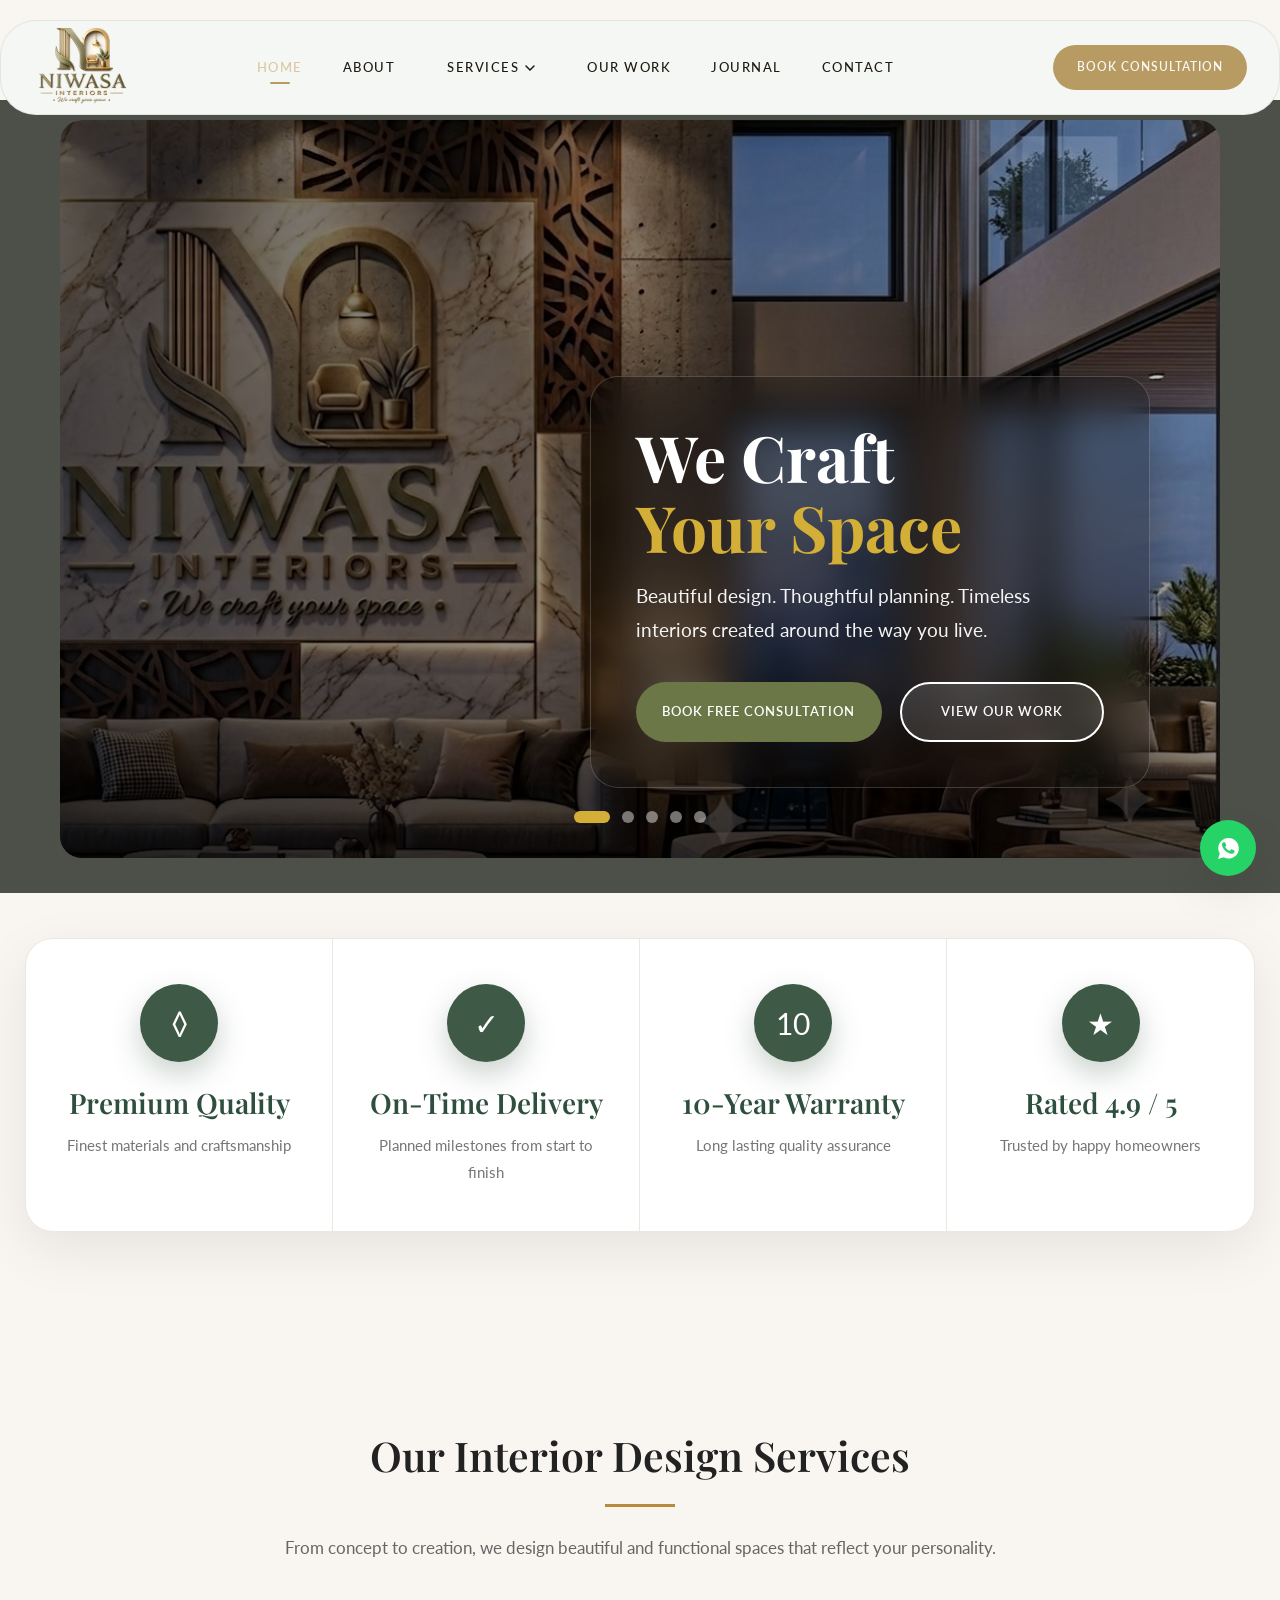
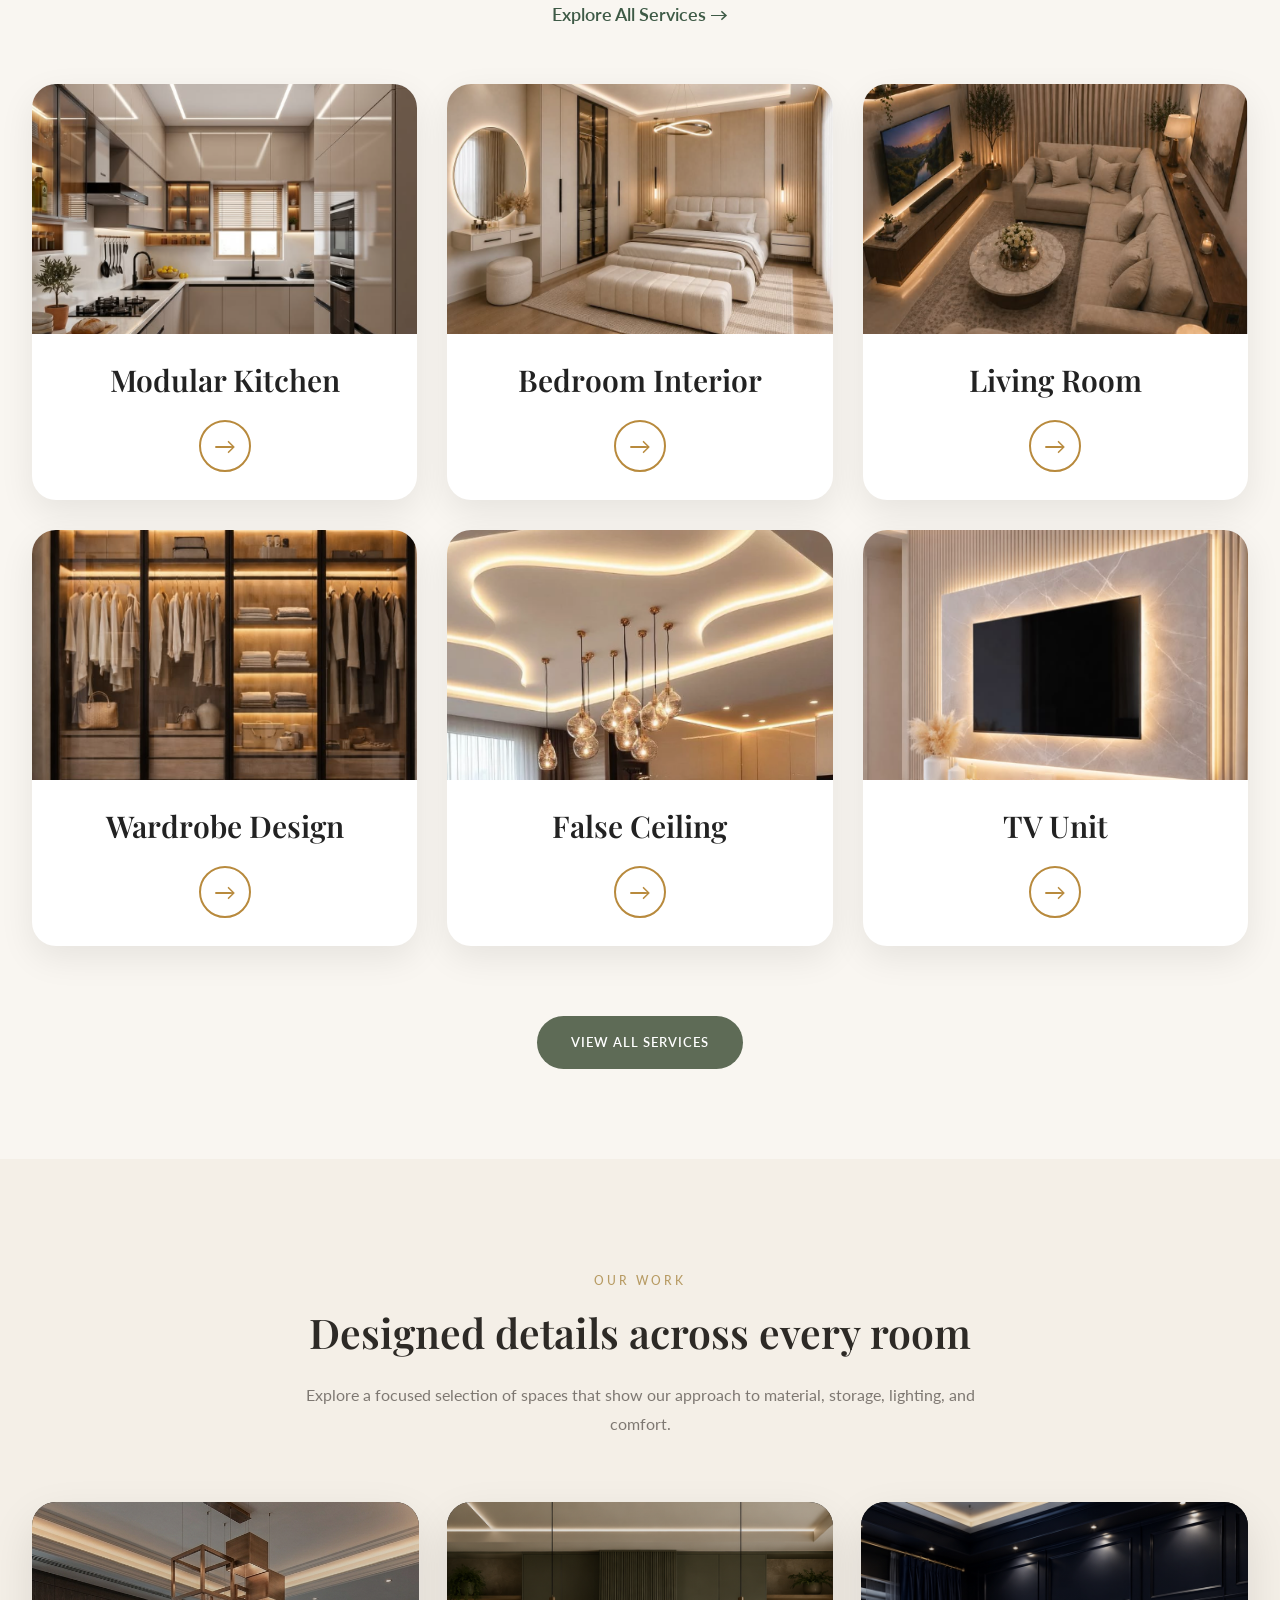
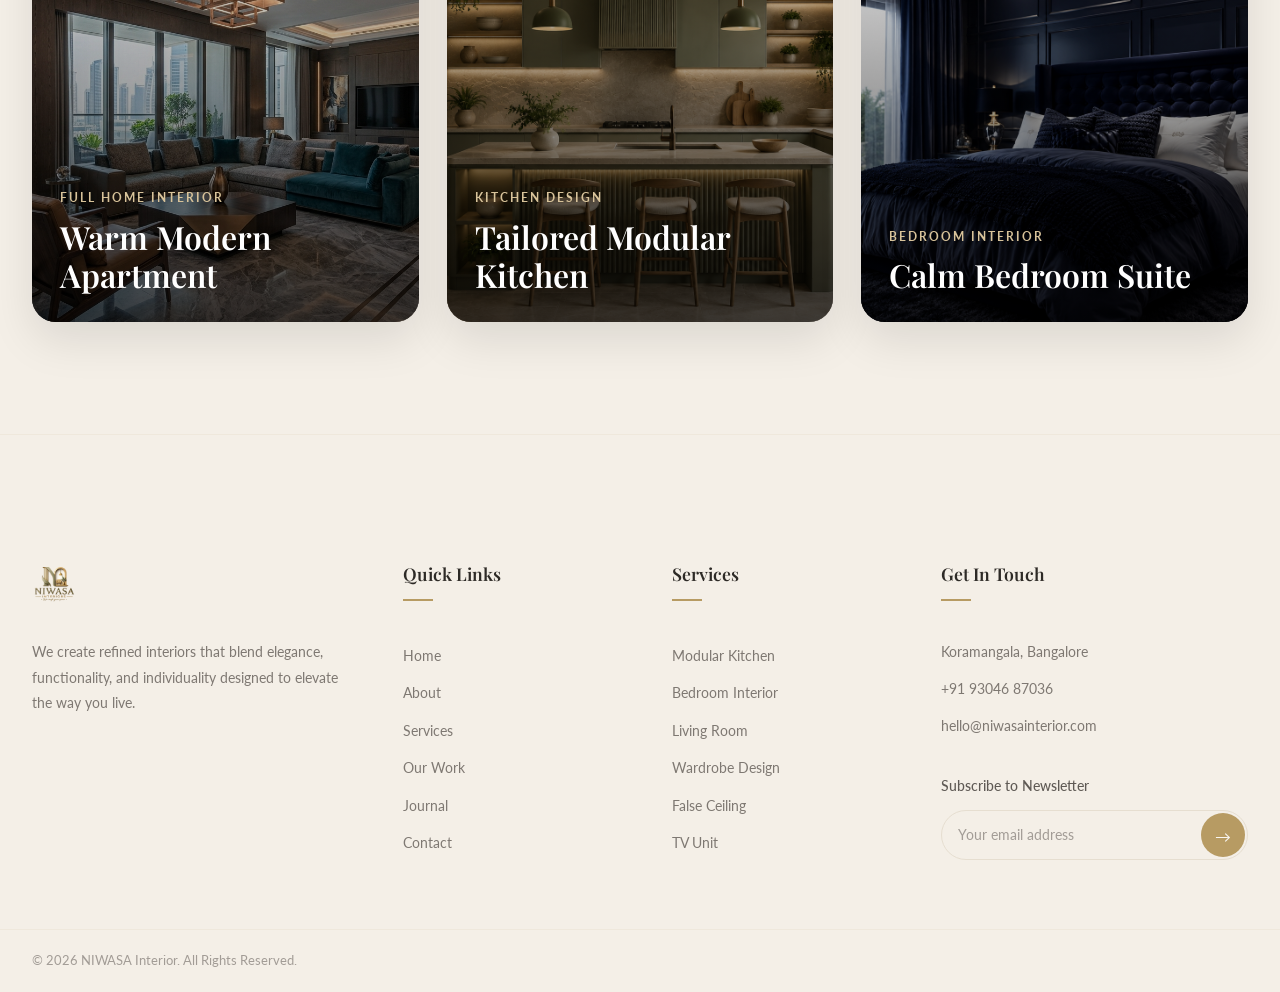
==== index.html @ 1d623440 "Initial commit" ====
<!DOCTYPE html>
<html lang="en">
<head>
  <meta charset="UTF-8">
  <meta name="viewport" content="width=device-width, initial-scale=1.0">
  <title>NIWASA Interior | Premium Interior Design Studio</title>
  <meta name="description" content="Premium interior design studio crafting timeless homes with elegance, functionality, and individuality.">
  <link rel="preconnect" href="https://fonts.googleapis.com">
  <link rel="preconnect" href="https://fonts.gstatic.com" crossorigin>
  <link href="https://fonts.googleapis.com/css2?family=Playfair+Display:wght@400;500;600;700&family=Lato:wght@300;400;700;900&display=swap" rel="stylesheet">
  <link rel="stylesheet" href="static/css/core/site.css">
  <link rel="stylesheet" href="static/css/pages/home.css">
</head>
<body>
  <main class="main-content">
    <section class="hero-slider">
      <div class="slider">
        <div class="slide active"><img src="static/images/hero/hero1.jpg.png" alt="Luxury modular kitchen"></div>
        <div class="slide"><img src="static/images/hero/hero2.jpg" alt="Luxury bedroom"></div>
        <div class="slide"><img src="static/images/hero/hero3.jpg" alt="Luxury living room"></div>
        <div class="slide"><img src="static/images/hero/hero4.jpg" alt="Luxury wardrobe"></div>
        <div class="slide"><img src="static/images/hero/hero5.jpg" alt="Luxury dining room"></div>
        <div class="hero-overlay"></div>
        <div class="home-hero-content">
          <div class="home-hero-card">
            <h1>We Craft <br><span>Your Space</span></h1>
            <p>Beautiful design. Thoughtful planning. Timeless interiors created around the way you live.</p>
            <div class="home-hero-buttons">
              <a href="contact.html#consultation" class="btn btn-primary">Book Free Consultation</a>
              <a href="our-work.html" class="btn btn-outline">View Our Work</a>
            </div>
          </div>
        </div>
        <div class="hero-gradient"></div>
        <div class="slider-dots"><span class="dot active"></span><span class="dot"></span><span class="dot"></span><span class="dot"></span><span class="dot"></span></div>
      </div>
    </section>

    <section class="feature-strip" data-aos="fade-up">
      <div class="feature-card">
        <div class="feature-item"><div class="feature-icon">&loz;</div><h3>Premium Quality</h3><p>Finest materials and craftsmanship</p></div>
        <div class="feature-item"><div class="feature-icon">&#10003;</div><h3>On-Time Delivery</h3><p>Planned milestones from start to finish</p></div>
        <div class="feature-item"><div class="feature-icon">10</div><h3>10-Year Warranty</h3><p>Long lasting quality assurance</p></div>
        <div class="feature-item"><div class="feature-icon">&#9733;</div><h3>Rated 4.9 / 5</h3><p>Trusted by happy homeowners</p></div>
      </div>
    </section>

    <section id="services" class="services-section" data-aos="fade-up">
      <div class="container services-container">
        <div class="services-left">
          <h2>Our Interior Design Services</h2>
          <div class="gold-line"></div>
          <p>From concept to creation, we design beautiful and functional spaces that reflect your personality.</p>
          <a href="services.html" class="explore-link">Explore All Services &rarr;</a>
        </div>
        <div class="services-grid" data-home-services></div>
      </div>
      <div class="services-button"><a href="services.html" class="btn btn-primary">View All Services</a></div>
    </section>

    <section class="home-work section" data-aos="fade-up">
      <div class="container">
        <div class="section-header">
          <span class="section-label">OUR WORK</span>
          <h2 class="section-title">Designed details across every room</h2>
          <p class="section-subtitle">Explore a focused selection of spaces that show our approach to material, storage, lighting, and comfort.</p>
        </div>
        <div class="work-preview-grid" data-work-preview></div>
      </div>
    </section>
  </main>
  <script src="static/js/core/site-data.js" defer></script>
  <script src="static/js/core/layout.js" defer></script>
  <script src="static/js/core/main.js" defer></script>
  <script src="static/js/pages/home.js" defer></script>
</body>
</html>
---- static/css/core/site.css ----
@import url('https://fonts.googleapis.com/css2?family=Playfair+Display:wght@400;500;600;700&family=Lato:wght@300;400;700;900&display=swap');

/*
=================================================================
NIWASA Interior - Master Stylesheet
=================================================================
Premium Interior Design Studio
Luxury | Glassmorphism | Dark Theme | Gold Accents
=================================================================
*/

/* ============================================================
   CSS CUSTOM PROPERTIES (Design Tokens)
   ============================================================ */
:root{

    /* ===========================
       NIWASA Brand Palette
    ============================ */

    --primary:#5E6B56;
    --primary-light:#74846C;
    --primary-dark:#46503F;

    --secondary:#B79B63;
    --secondary-light:#D8C39A;
    --secondary-dark:#9B824C;

    --accent:#E8D8BB;
    --gold:#B79B63;
    --gold-light:#D8C39A;
    --gold-dark:#9B824C;
    --gold-muted:rgba(183,155,99,.12);
    --gold-shimmer:#E8D8BB;

    /* ===========================
       Backgrounds
    ============================ */

    --bg-primary:#F9F6F1;
    --bg-secondary:#F4EFE7;
    --bg-tertiary:#EEE7DB;

    --bg-card:#FFFFFF;
    --bg-card-hover:#FCFAF6;
    --bg-elevated:#FFFFFF;

    /* ===========================
       Glass
    ============================ */

    --glass-bg:rgba(255,255,255,.72);
    --glass-bg-light:rgba(255,255,255,.55);

    --glass-border:rgba(94,107,86,.12);
    --glass-border-hover:rgba(94,107,86,.25);

    /* ===========================
       Typography
    ============================ */

    --text-primary:#2D2A26;
    --text-secondary:#5F5A55;
    --text-tertiary:#7E7872;
    --text-muted:#A29C96;

    --text-gold:#B79B63;

    /* ===========================
       Extra Colors
    ============================ */

    --cream:#FFFDF8;
    --cream-dark:#F5F0E8;
    --warm-white:#FFFFFF;

    /* ===========================
       Borders
    ============================ */

    --border-subtle:#EFE8DC;
    --border-light:#E6DED0;
    --border-gold:#D8C39A;

    /* ===========================
       Shadows
    ============================ */

    --shadow-sm:0 3px 8px rgba(0,0,0,.04);

    --shadow-md:0 8px 24px rgba(0,0,0,.06);

    --shadow-lg:0 20px 50px rgba(0,0,0,.08);

    --shadow-xl:0 35px 80px rgba(0,0,0,.10);

    --shadow-gold:0 15px 35px rgba(183,155,99,.15);

    --shadow-gold-lg:0 20px 50px rgba(183,155,99,.18);

    /* Typography */

    --font-heading:'Playfair Display',serif;
    --font-body:'Lato',sans-serif;
    --font-accent:'Playfair Display',serif;

    /* Font Sizes */

    --fs-hero:clamp(3.5rem,7vw,6rem);

    --fs-h1:clamp(2.15rem,4vw,3.9rem);

    --fs-h2:clamp(1.85rem,3.2vw,3rem);

    --fs-h3:clamp(1.5rem,3vw,2.2rem);

    --fs-h4:clamp(1.2rem,2vw,1.6rem);

    --fs-body:1rem;

    --fs-small:.9rem;

    --fs-label:.75rem;

    /* Spacing */

    --space-xs:.5rem;
    --space-sm:1rem;
    --space-md:1.5rem;
    --space-lg:2.5rem;
    --space-xl:4rem;
    --space-2xl:6rem;
    --space-3xl:8rem;

    --section-padding:7rem;

    /* Radius */

    --radius-sm:8px;
    --radius-md:14px;
    --radius-lg:18px;
    --radius-xl:26px;
    --radius-2xl:36px;
    --radius-full:999px;

    /* Transition */

    --transition-fast:.2s ease;

    --transition-base:.3s ease;

    --transition-smooth:.45s ease;

    --transition-slow:.8s ease;

    --transition-spring:.5s cubic-bezier(.34,1.56,.64,1);

    /* Z */

    --z-base:1;
    --z-preloader:1000;
    --z-dropdown:100;
    --z-sticky:200;
    --z-overlay:300;
    --z-modal:400;
    --z-floating:500;

    --container-max:1380px;

    --container-padding:2rem;

}


/* ============================================================
   RESET & BASE
   ============================================================ */
*,
*::before,
*::after {
    margin: 0;
    padding: 0;
    box-sizing: border-box;
}

html {
    scroll-behavior: smooth;
    -webkit-text-size-adjust: 100%;
    scrollbar-width: thin;
    scrollbar-color: var(--gold-dark) var(--bg-secondary);
}

/* Custom Scrollbar */
html::-webkit-scrollbar {
    width: 8px;
}

html::-webkit-scrollbar-track {
    background: var(--bg-secondary);
}

html::-webkit-scrollbar-thumb {
    background: var(--gold-dark);
    border-radius: var(--radius-full);
}

html::-webkit-scrollbar-thumb:hover {
    background: var(--gold);
}

body {
    font-family: var(--font-body);
    font-size: var(--fs-body);
    line-height: 1.7;
    color: var(--text-secondary);
    background-color: var(--bg-primary);
    overflow-x: hidden;
    -webkit-font-smoothing: antialiased;
    -moz-osx-font-smoothing: grayscale;
}

a {
    text-decoration: none;
    color: inherit;
    transition: color var(--transition-base);
}

img {
    max-width: 100%;
    height: auto;
    display: block;
}

ul, ol {
    list-style: none;
}

button {
    cursor: pointer;
    border: none;
    background: none;
    font-family: inherit;
    font-size: inherit;
    color: inherit;
}

input, textarea, select {
    font-family: inherit;
    font-size: inherit;
    outline: none;
    border: none;
    background: none;
}

::selection {
    background: var(--gold);
    color: var(--bg-primary);
}


/* ============================================================
   UTILITY CLASSES
   ============================================================ */
.container {
    width: 100%;
    max-width: var(--container-max);
    margin: 0 auto;
    padding: 0 var(--container-padding);
}

.section {
    padding: var(--section-padding) 0;
    position: relative;
}

.section-dark {
    background-color: var(--bg-secondary);
}

.section-darker {
    background-color: var(--bg-primary);
}

/* Section Header */
.section-header {
    text-align: center;
    margin-bottom: var(--space-xl);
    max-width: 700px;
    margin-left: auto;
    margin-right: auto;
}

.section-label {
    font-family: var(--font-body);
    font-size: var(--fs-label);
    font-weight: 500;
    letter-spacing: 3px;
    text-transform: uppercase;
    color: var(--gold);
    margin-bottom: var(--space-sm);
    display: block;
}

.section-title {
    font-family: var(--font-heading);
    font-size: var(--fs-h2);
    font-weight: 600;
    color: var(--text-primary);
    line-height: 1.2;
    margin-bottom: var(--space-md);
}

.section-title em,
.section-title i {
    font-style: italic;
    color: var(--gold);
}

.section-subtitle {
    font-size: var(--fs-body);
    color: var(--text-tertiary);
    line-height: 1.8;
}

.section-divider {
    width: 50px;
    height: 2px;
    background: var(--gold);
    margin: var(--space-md) auto;
}

/* Text Utilities */
.text-gold { color: var(--gold); }
.text-white { color: var(--text-primary); }
.text-center { text-align: center; }
.text-left { text-align: left; }

/* Heading Styles */
h1, h2, h3, h4, h5, h6 {
    font-family: var(--font-heading);
    font-weight: 600;
    color: var(--text-primary);
    line-height: 1.2;
}


/* ============================================================
   PRELOADER
   ============================================================ */
.preloader {
    position: fixed;
    top: 0;
    left: 0;
    width: 100%;
    height: 100%;
    background: var(--bg-primary);
    display: flex;
    align-items: center;
    justify-content: center;
    z-index: var(--z-preloader);
    transition: opacity 0.6s ease, visibility 0.6s ease;
}

.preloader.hidden {
    opacity: 0;
    visibility: hidden;
    pointer-events: none;
}

.preloader-inner {
    text-align: center;
}

.preloader-logo {
    margin-bottom: 22px;
    animation: preloaderPulse 2s ease-in-out infinite;
}

.preloader-logo img {
    height: 60px;
    width: auto;
    filter: brightness(1.1);
}

.preloader-bar {
    width: 42px;
    height: 42px;
    background: transparent;
    border: 3px solid var(--border-light);
    border-top-color: var(--gold);
    border-radius: 50%;
    margin: 0 auto;
    animation: preloaderSpin .9s linear infinite;
}

.preloader-bar-inner {
    display: none;
}

@keyframes preloaderPulse {
    0%, 100% { opacity: 1; transform: scale(1); }
    50% { opacity: 0.7; transform: scale(0.97); }
}

@keyframes preloaderBar {
    0% { width: 0; margin-left: 0; }
    50% { width: 70%; margin-left: 15%; }
    100% { width: 0; margin-left: 100%; }
}


/* ============================================================
   NAVBAR
   ============================================================ */
.navbar {
    position: fixed;
    top: 0;
    left: 0;
    width: 100%;
    z-index: var(--z-sticky);
    padding: 20px 0;
    transition: all var(--transition-smooth);
}

.navbar.scrolled {
    padding: 12px 0;
}

.navbar-container {
    max-width: var(--container-max);
    margin: 0 auto;
    padding: 0 var(--container-padding);
    display: flex;
    align-items: center;
    justify-content: space-between;
    background: #f5f7f4;
    backdrop-filter: blur(20px);
    -webkit-backdrop-filter: blur(20px);
    border: 1px solid var(--glass-border);
    border-radius: var(--radius-2xl);
    padding: 14px 32px;
    transition: all var(--transition-smooth);
}

.navbar.scrolled .navbar-container {
     background: #F4EFE7;
    border-color: var(--border-light);
    box-shadow: var(--shadow-lg);
    padding: 10px 28px;
}

/* Logo */



.logo-img {
    height: 42px;          /* Keep the original height */
    width: auto;
    transition: all 0.3s ease;
    transform: scale(1.5); /* Makes it look 50% larger */
    transform-origin: left center;
}

.navbar.scrolled .logo-img {
    height: 42px;
    transform: scale(1.6);
}


.logo-img {
    height: 65px;      /* Increased from 42px */
    width: auto;
    transition: all var(--transition-base);
}


.navbar.scrolled .logo-img {
    height: 58px;
}

/* Nav Links */
.navbar-menu {
    display: flex;
    align-items: center;
    gap: 8px;
}

.nav-link {
    font-family: var(--font-body);
    font-size: 0.8rem;
    font-weight: 500;
    letter-spacing: 1.5px;
    text-transform: uppercase;
    color:  #1f1b14; 
    padding: 8px 16px;
    border-radius: var(--radius-sm);
    transition: all var(--transition-base);
    position: relative;
    display: flex;
    align-items: center;
    gap: 4px;
}

.nav-link:hover,
.nav-link.active {
    color:  #DCC7A1; 
}

.nav-link.active::after {
    content: '';
    position: absolute;
    bottom: 2px;
    left: 50%;
    transform: translateX(-50%);
    width: 20px;
    height: 2px;
    background: var(--gold);
    border-radius: var(--radius-full);
}

/* Dropdown */
.nav-dropdown {
    position: relative;
    margin: 0 12px;
}

.dropdown-arrow {
    transition: transform var(--transition-base);
    margin-left: 2px;
}

.nav-dropdown:hover .dropdown-arrow {
    transform: rotate(180deg);
}

.dropdown-menu {
    position: absolute;
    top: calc(100% + 18px);
    left: 50%;
    transform: translateX(-50%) translateY(8px);
    width: min(820px, 82vw);
    background: #fff;
    backdrop-filter: blur(20px);
    -webkit-backdrop-filter: blur(20px);
    border: 1px solid var(--border-light);
    border-radius: 18px;
    padding: 18px;
    display: grid;
    grid-template-columns: repeat(3, minmax(0, 1fr));
    gap: 10px;
    opacity: 0;
    visibility: hidden;
    transition: all var(--transition-base);
    box-shadow: 0 24px 70px rgba(45, 42, 38, .14);
    z-index: 999;
}

@keyframes preloaderSpin {
    to { transform: rotate(360deg); }
}

.nav-dropdown:hover .dropdown-menu {
    opacity: 1;
    visibility: visible;
    transform: translateX(-50%) translateY(0);
}

.dropdown-item {
    display: flex;
    align-items: center;
    min-height: 54px;
    padding: 13px 15px;
    font-size: 0.85rem;
    font-weight: 600;
    color: var(--text-primary);
    background: var(--cream);
    border: 1px solid var(--border-subtle);
    border-radius: 12px;
    transition: all var(--transition-base);
}

.dropdown-item:hover {
    background: var(--primary);
    border-color: var(--primary);
    color: #fff;
    transform: translateY(-2px);
}

/* CTA Button */
.navbar-cta {
    display: flex;
    align-items: center;
    gap: 10px;
    background: var(--gold);
    color: var(--bg-primary);
    font-size: 0.75rem;
    font-weight: 600;
    letter-spacing: 1px;
    text-transform: uppercase;
    padding: 12px 24px;
    border-radius: var(--radius-full);
    transition: all var(--transition-base);
    flex-shrink: 0;
}

.navbar-cta:hover {
    background: var(--gold-light);
    transform: translateY(-1px);
    box-shadow: var(--shadow-gold);
}

.navbar-cta svg {
    transition: transform var(--transition-base);
}

.navbar-cta:hover svg {
    transform: translate(2px, -2px);
}

/* Mobile Toggle */
.navbar-toggle {
    display: none;
    flex-direction: column;
    gap: 5px;
    padding: 8px;
    z-index: 10;
}

.toggle-line {
    width: 24px;
    height: 2px;
    background: var(--text-primary);
    border-radius: var(--radius-full);
    transition: all var(--transition-base);
}


/* ============================================================
   MOBILE MENU
   ============================================================ */
.mobile-menu {
    position: fixed;
    top: 0;
    left: 0;
    width: 100%;
    height: 100%;
    z-index: var(--z-overlay);
    pointer-events: none;
}

.mobile-menu.active {
    pointer-events: all;
}

.mobile-menu-overlay {
    position: absolute;
    top: 0;
    left: 0;
    width: 100%;
    height: 100%;
    background: rgba(0, 0, 0, 0.6);
    backdrop-filter: blur(4px);
    opacity: 0;
    transition: opacity var(--transition-base);
}

.mobile-menu.active .mobile-menu-overlay {
    opacity: 1;
}

.mobile-menu-panel {
    position: absolute;
    top: 0;
    right: 0;
    width: 85%;
    max-width: 400px;
    height: 100%;
    background: var(--bg-secondary);
    border-left: 1px solid var(--border-light);
    transform: translateX(100%);
    transition: transform var(--transition-smooth);
    overflow-y: auto;
    display: flex;
    flex-direction: column;
}

.mobile-menu.active .mobile-menu-panel {
    transform: translateX(0);
}

.mobile-menu-header {
    display: flex;
    align-items: center;
    justify-content: space-between;
    padding: 20px 24px;
    border-bottom: 1px solid var(--border-subtle);
}

.mobile-logo img {
    height: 36px;
    width: auto;
}

.mobile-close {
    width: 40px;
    height: 40px;
    display: flex;
    align-items: center;
    justify-content: center;
    border-radius: var(--radius-md);
    color: var(--text-secondary);
    transition: all var(--transition-base);
}

.mobile-close:hover {
    color: var(--gold);
    background: var(--gold-muted);
}

.mobile-menu-nav {
    padding: 16px 24px;
    flex: 1;
}

.mobile-nav-link {
    display: flex;
    align-items: center;
    justify-content: space-between;
    padding: 14px 0;
    font-family: var(--font-heading);
    font-size: 1.15rem;
    font-weight: 500;
    color: var(--text-secondary);
    border-bottom: 1px solid var(--border-subtle);
    transition: color var(--transition-base);
    width: 100%;
    text-align: left;
}

.mobile-nav-link:hover {
    color: var(--gold);
}

.mobile-nav-dropdown {
    width: 100%;
}

.mobile-dropdown-content {
    max-height: 0;
    overflow: hidden;
    transition: max-height var(--transition-smooth);
}

.mobile-nav-dropdown.open .mobile-dropdown-content {
    max-height: 500px;
}

.mobile-nav-dropdown.open .mobile-dropdown-toggle svg {
    transform: rotate(180deg);
}

.mobile-dropdown-content a {
    display: block;
    padding: 10px 0 10px 16px;
    font-family: var(--font-body);
    font-size: 0.9rem;
    color: var(--text-tertiary);
    border-bottom: 1px solid var(--border-subtle);
    transition: all var(--transition-base);
}

.mobile-dropdown-content a:hover {
    color: var(--gold);
    padding-left: 24px;
}

.mobile-menu-footer {
    padding: 24px;
    border-top: 1px solid var(--border-subtle);
}

.mobile-cta-btn {
    display: block;
    width: 100%;
    text-align: center;
    background: var(--gold);
    color: var(--bg-primary);
    font-weight: 600;
    font-size: 0.85rem;
    letter-spacing: 1px;
    text-transform: uppercase;
    padding: 14px 24px;
    border-radius: var(--radius-full);
    margin-bottom: var(--space-md);
    transition: all var(--transition-base);
}

.mobile-cta-btn:hover {
    background: var(--gold-light);
}

.mobile-contact-info {
    display: flex;
    flex-direction: column;
    gap: 8px;
    margin-bottom: var(--space-md);
}

.mobile-contact-info a {
    font-size: 0.85rem;
    color: var(--text-tertiary);
    transition: color var(--transition-base);
}

.mobile-contact-info a:hover {
    color: var(--gold);
}

.mobile-social-links {
    display: flex;
    gap: 12px;
}

.mobile-social-links a {
    width: 40px;
    height: 40px;
    display: flex;
    align-items: center;
    justify-content: center;
    border: 1px solid var(--border-light);
    border-radius: var(--radius-md);
    color: var(--text-tertiary);
    transition: all var(--transition-base);
}

.mobile-social-links a:hover {
    color: var(--gold);
    border-color: var(--gold);
    background: var(--gold-muted);
}


/* ============================================================
   BUTTONS (Reusable)
   ============================================================ */
.btn {
    display: inline-flex;
    align-items: center;
    gap: 10px;
    font-family: var(--font-body);
    font-weight: 600;
    letter-spacing: 1px;
    text-transform: uppercase;
    border-radius: var(--radius-full);
    transition: all var(--transition-base);
    cursor: pointer;
    position: relative;
    overflow: hidden;
}

.btn-primary {
    background: var(--gold);
    color: var(--bg-primary);
    padding: 14px 32px;
    font-size: 0.8rem;
}

.btn-primary:hover {
    background: var(--gold-light);
    transform: translateY(-2px);
    box-shadow: var(--shadow-gold);
}

.btn-outline {
    background: transparent;
    color: var(--text-primary);
    padding: 13px 30px;
    font-size: 0.8rem;
    border: 1.5px solid var(--border-light);
}

.btn-outline:hover {
    border-color: var(--gold);
    color: var(--gold);
    background: var(--gold-muted);
    transform: translateY(-2px);
}

.btn-ghost {
    background: transparent;
    color: var(--gold);
    padding: 10px 0;
    font-size: 0.8rem;
    letter-spacing: 1.5px;
}

.btn-ghost:hover {
    color: var(--gold-light);
}

.btn-ghost svg {
    transition: transform var(--transition-base);
}

.btn-ghost:hover svg {
    transform: translateX(4px);
}

.btn svg {
    transition: transform var(--transition-base);
}

.btn:hover svg {
    transform: translate(2px, -2px);
}

/* Arrow icon for buttons */
.btn-arrow {
    width: 36px;
    height: 36px;
    display: flex;
    align-items: center;
    justify-content: center;
    border-radius: 50%;
    border: 1px solid var(--border-light);
    transition: all var(--transition-base);
}

.btn:hover .btn-arrow {
    border-color: var(--gold);
    background: var(--gold-muted);
}


/* ============================================================
   FOOTER
   ============================================================ */
.footer {
    background: var(--bg-secondary);
    border-top: 1px solid var(--border-subtle);
}

.footer-top {
    padding: var(--space-3xl) 0 var(--space-xl);
}

.footer-grid {
    display: grid;
    grid-template-columns: 1.5fr 1fr 1fr 1.5fr;
    gap: var(--space-xl);
}

.footer-logo {
    display: inline-block;
    margin-bottom: var(--space-md);
}

.footer-logo img {
    height: 44px;
    width: auto;
}

.footer-brand-desc {
    font-size: 0.9rem;
    color: var(--text-tertiary);
    line-height: 1.8;
    margin-bottom: var(--space-lg);
}

.footer-social {
    display: flex;
    gap: 10px;
}

.social-link {
    width: 40px;
    height: 40px;
    display: flex;
    align-items: center;
    justify-content: center;
    border: 1px solid var(--border-light);
    border-radius: var(--radius-md);
    color: var(--text-tertiary);
    transition: all var(--transition-base);
}

.social-link:hover {
    color: var(--gold);
    border-color: var(--gold);
    background: var(--gold-muted);
    transform: translateY(-2px);
}

.footer-heading {
    font-family: var(--font-heading);
    font-size: 1.1rem;
    font-weight: 600;
    color: var(--text-primary);
    margin-bottom: var(--space-lg);
    position: relative;
    padding-bottom: var(--space-sm);
}

.footer-heading::after {
    content: '';
    position: absolute;
    bottom: 0;
    left: 0;
    width: 30px;
    height: 2px;
    background: var(--gold);
}

.footer-links li {
    margin-bottom: 10px;
}

.footer-links a {
    font-size: 0.9rem;
    color: var(--text-tertiary);
    transition: all var(--transition-base);
    display: inline-block;
}

.footer-links a:hover {
    color: var(--gold);
    transform: translateX(4px);
}

.footer-contact-info {
    display: flex;
    flex-direction: column;
    gap: 14px;
    margin-bottom: var(--space-lg);
}

.footer-contact-item {
    display: flex;
    align-items: flex-start;
    gap: 10px;
    font-size: 0.85rem;
    color: var(--text-tertiary);
}

.footer-contact-item svg {
    flex-shrink: 0;
    color: var(--gold);
    margin-top: 2px;
}

.footer-contact-item a {
    color: var(--text-tertiary);
    transition: color var(--transition-base);
}

.footer-contact-item a:hover {
    color: var(--gold);
}

/* Newsletter */
.newsletter-title {
    font-family: var(--font-body);
    font-size: 0.85rem;
    font-weight: 500;
    color: var(--text-secondary);
    margin-bottom: var(--space-sm);
}

.newsletter-form {
    display: flex;
    gap: 0;
    border: 1px solid var(--border-light);
    border-radius: var(--radius-full);
    overflow: hidden;
    transition: border-color var(--transition-base);
}

.newsletter-form:focus-within {
    border-color: var(--gold);
}

.newsletter-input {
    flex: 1;
    padding: 12px 16px;
    font-size: 0.85rem;
    color: var(--text-primary);
    background: transparent;
}

.newsletter-input::placeholder {
    color: var(--text-muted);
}

.newsletter-btn {
    width: 44px;
    height: 44px;
    display: flex;
    align-items: center;
    justify-content: center;
    background: var(--gold);
    color: var(--bg-primary);
    border-radius: var(--radius-full);
    margin: 2px;
    transition: all var(--transition-base);
    flex-shrink: 0;
}

.newsletter-btn:hover {
    background: var(--gold-light);
}

/* Footer Bottom */
.footer-bottom {
    padding: 20px 0;
    border-top: 1px solid var(--border-subtle);
}

.footer-bottom-inner {
    display: flex;
    align-items: center;
    justify-content: space-between;
}

.copyright {
    font-size: 0.8rem;
    color: var(--text-muted);
}

.footer-bottom-links {
    display: flex;
    align-items: center;
    gap: 8px;
}

.footer-bottom-links a {
    font-size: 0.8rem;
    color: var(--text-muted);
    transition: color var(--transition-base);
}

.footer-bottom-links a:hover {
    color: var(--gold);
}

.footer-bottom-links .separator {
    color: var(--text-muted);
    font-size: 0.7rem;
}


/* ============================================================
   FLOATING BUTTONS
   ============================================================ */
.floating-buttons {
    position: fixed;
    bottom: 24px;
    right: 24px;
    display: flex;
    z-index: var(--z-floating);
}

.floating-btn {
    width: 56px;
    height: 56px;
    display: flex;
    align-items: center;
    justify-content: center;
    border-radius: var(--radius-full);
    box-shadow: var(--shadow-lg);
    transition: all var(--transition-base);
    position: relative;
}

.floating-btn svg {
    width: 25px;
    height: 25px;
    fill: currentColor;
}

.floating-btn:hover {
    transform: scale(1.1);
}

/* WhatsApp */
.whatsapp-btn {
    background: #25D366;
    color: #fff;
    animation: floatingPulse 3s ease-in-out infinite;
}

.whatsapp-btn:hover {
    background: #22c55e;
    box-shadow: 0 4px 20px rgba(37, 211, 102, 0.4);
}

/* Tooltip */
.floating-btn-tooltip {
    position: absolute;
    right: calc(100% + 12px);
    top: 50%;
    transform: translateY(-50%);
    white-space: nowrap;
    background: var(--bg-card);
    color: var(--text-secondary);
    font-size: 0.75rem;
    padding: 6px 12px;
    border-radius: var(--radius-sm);
    border: 1px solid var(--border-light);
    opacity: 0;
    visibility: hidden;
    transition: all var(--transition-base);
    pointer-events: none;
}

.floating-btn:hover .floating-btn-tooltip {
    opacity: 1;
    visibility: visible;
}

@keyframes floatingPulse {
    0%, 100% { box-shadow: 0 4px 20px rgba(37, 211, 102, 0.2); }
    50% { box-shadow: 0 4px 30px rgba(37, 211, 102, 0.5); }
}


/* ============================================================
   SCROLL TO TOP
   ============================================================ */
.scroll-top-btn {
    position: fixed;
    bottom: 24px;
    left: 24px;
    width: 44px;
    height: 44px;
    display: flex;
    align-items: center;
    justify-content: center;
    background: var(--glass-bg);
    backdrop-filter: blur(12px);
    border: 1px solid var(--glass-border);
    border-radius: var(--radius-md);
    color: var(--gold);
    opacity: 0;
    visibility: hidden;
    transform: translateY(12px);
    transition: all var(--transition-base);
    z-index: var(--z-floating);
}

.scroll-top-btn.visible {
    opacity: 1;
    visibility: visible;
    transform: translateY(0);
}

.scroll-top-btn:hover {
    background: var(--gold);
    color: var(--bg-primary);
    border-color: var(--gold);
}


/* ============================================================
   TOAST NOTIFICATIONS
   ============================================================ */
.toast-container {
    position: fixed;
    top: 100px;
    right: 24px;
    z-index: var(--z-modal);
    display: flex;
    flex-direction: column;
    gap: 10px;
}

.toast {
    background: var(--bg-card);
    border: 1px solid var(--border-light);
    border-radius: var(--radius-md);
    padding: 16px 20px;
    min-width: 300px;
    max-width: 400px;
    display: flex;
    align-items: flex-start;
    gap: 12px;
    box-shadow: var(--shadow-lg);
    transform: translateX(120%);
    transition: transform var(--transition-smooth);
}

.toast.show {
    transform: translateX(0);
}

.toast-success {
    border-left: 3px solid #22c55e;
}

.toast-error {
    border-left: 3px solid #ef4444;
}

.toast-info {
    border-left: 3px solid var(--gold);
}

.toast-icon {
    width: 20px;
    height: 20px;
    flex-shrink: 0;
    margin-top: 2px;
}

.toast-message {
    font-size: 0.85rem;
    color: var(--text-secondary);
    line-height: 1.5;
}

.toast-close {
    margin-left: auto;
    color: var(--text-muted);
    cursor: pointer;
    padding: 2px;
    transition: color var(--transition-base);
}

.toast-close:hover {
    color: var(--text-primary);
}


/* ============================================================
   PAGE HERO (Reusable for inner pages)
   ============================================================ */
.page-hero {
    position: relative;
    padding: 170px 0 96px;
    background: var(--bg-secondary);
    overflow: hidden;
}

.page-hero::before {
    content: '';
    position: absolute;
    top: 0;
    left: 0;
    width: 100%;
    height: 100%;
    background:
        radial-gradient(ellipse at 20% 50%, var(--gold-muted) 0%, transparent 50%),
        radial-gradient(ellipse at 80% 50%, rgba(200, 164, 94, 0.05) 0%, transparent 50%);
    pointer-events: none;
}

.page-hero-content {
    position: relative;
    z-index: 2;
    text-align: center;
    max-width: 860px;
    margin: 0 auto;
}

.page-hero-label {
    display: none;
}

.page-hero-title {
    font-family: var(--font-heading);
    font-size: var(--fs-h1);
    font-weight: 700;
    color: var(--text-primary);
    margin-bottom: var(--space-md);
    line-height: 1.08;
}

.page-hero-subtitle {
    max-width: 660px;
    margin: 0 auto;
    font-size: .98rem;
    color: var(--text-tertiary);
    line-height: 1.75;
}

/* Breadcrumb */
.breadcrumb {
    display: flex;
    align-items: center;
    justify-content: center;
    gap: 8px;
    margin-top: var(--space-lg);
    font-size: var(--fs-small);
}

.breadcrumb a {
    color: var(--text-tertiary);
    transition: color var(--transition-base);
}

.breadcrumb a:hover {
    color: var(--gold);
}

.breadcrumb .separator {
    color: var(--text-muted);
}

.breadcrumb .current {
    color: var(--gold);
}




/*==========================================================
    PREMIUM FEATURE STRIP
==========================================================*/

.feature-strip{

    margin:45px auto 90px;

    max-width:1350px;

    padding:0 25px;

}

.feature-card{

    background:#ffffff;

    border-radius:28px;

    display:grid;

    grid-template-columns:repeat(4,1fr);

    overflow:hidden;

    border:1px solid #ECE8E1;

    box-shadow:
        0 18px 55px rgba(0,0,0,.08);

}

.feature-item{

    padding:45px 28px;

    text-align:center;

    border-right:1px solid #ECE8E1;

    transition:.35s ease;

}

.feature-item:last-child{

    border-right:none;

}

.feature-item:hover{

    background:#F8F6F1;

    transform:translateY(-8px);

}

/*==========================
        ICON
===========================*/

.feature-icon{

    width:78px;

    height:78px;

    margin:auto;

    margin-bottom:24px;

    border-radius:50%;

    background:#3E5A46;

    color:#ffffff;

    display:flex;

    justify-content:center;

    align-items:center;

    font-size:30px;

    transition:.35s;

    box-shadow:
        0 12px 30px rgba(62,90,70,.28);

}

.feature-item:hover .feature-icon{

    transform:scale(1.08);

    background:#C9A45D;

    box-shadow:
        0 15px 35px rgba(201,164,93,.35);

}

/*==========================
        HEADING
===========================*/

.feature-item h3{

    font-family:'Playfair Display',serif;

    color:#2F4F3E;

    font-size:28px;

    font-weight:600;

    margin-bottom:12px;

}

/*==========================
        TEXT
===========================*/

.feature-item p{

    color:#767676;

    font-size:15px;

    line-height:1.8;

}

/*==========================
        RESPONSIVE
===========================*/

@media(max-width:992px){

.feature-card{

    grid-template-columns:repeat(2,1fr);

}

.feature-item:nth-child(2){

    border-right:none;

}

.feature-item{

    border-bottom:1px solid #ECE8E1;

}

.feature-item:nth-last-child(-n+2){

    border-bottom:none;

}

}

@media(max-width:768px){

.feature-strip{

    padding:0 18px;

}

.feature-card{

    grid-template-columns:1fr;

}

.feature-item{

    border-right:none;

    border-bottom:1px solid #ECE8E1;

}

.feature-item:last-child{

    border-bottom:none;

}

}




/* ============================================================
   FORM STYLES (Reusable)
   ============================================================ */
.form-group {
    margin-bottom: var(--space-md);
}

.form-label {
    display: block;
    font-size: var(--fs-small);
    font-weight: 500;
    color: var(--text-secondary);
    margin-bottom: 8px;
    letter-spacing: 0.5px;
}

.form-input,
.form-select,
.form-textarea {
    width: 100%;
    padding: 14px 18px;
    font-size: var(--fs-body);
    color: var(--text-primary);
    background: var(--bg-tertiary);
    border: 1px solid var(--border-light);
    border-radius: var(--radius-md);
    transition: all var(--transition-base);
}

.form-input:focus,
.form-select:focus,
.form-textarea:focus {
    border-color: var(--gold);
    box-shadow: 0 0 0 3px var(--gold-muted);
    outline: none;
}

.form-input::placeholder,
.form-textarea::placeholder {
    color: var(--text-muted);
}

.form-select {
    cursor: pointer;
    appearance: none;
    background-image: url("data:image/svg+xml,%3Csvg width='12' height='8' viewBox='0 0 12 8' fill='none' xmlns='http://www.w3.org/2000/svg'%3E%3Cpath d='M1 1L6 6L11 1' stroke='rgba(255,255,255,0.5)' stroke-width='1.5' stroke-linecap='round'/%3E%3C/svg%3E");
    background-repeat: no-repeat;
    background-position: right 16px center;
    padding-right: 40px;
}

.form-select option {
    background: var(--bg-tertiary);
    color: var(--text-primary);
}

.form-textarea {
    min-height: 120px;
    resize: vertical;
}

.form-grid {
    display: grid;
    grid-template-columns: 1fr 1fr;
    gap: var(--space-md);
}


/* ============================================================
   CARDS (Reusable)
   ============================================================ */
.card {
    background: var(--bg-card);
    border: 1px solid var(--border-subtle);
    border-radius: var(--radius-lg);
    overflow: hidden;
    transition: all var(--transition-smooth);
}

.card:hover {
    border-color: var(--glass-border-hover);
    transform: translateY(-4px);
    box-shadow: var(--shadow-lg);
}

.card-image {
    position: relative;
    overflow: hidden;
    aspect-ratio: 16 / 10;
}

.card-image img {
    width: 100%;
    height: 100%;
    object-fit: cover;
    transition: transform var(--transition-slow);
}

.card:hover .card-image img {
    transform: scale(1.05);
}

.card-body {
    padding: var(--space-lg);
}

.card-label {
    font-size: var(--fs-label);
    font-weight: 500;
    letter-spacing: 2px;
    text-transform: uppercase;
    color: var(--gold);
    margin-bottom: var(--space-xs);
}

.card-title {
    font-family: var(--font-heading);
    font-size: var(--fs-h4);
    font-weight: 600;
    color: var(--text-primary);
    margin-bottom: var(--space-sm);
    transition: color var(--transition-base);
}

.card:hover .card-title {
    color: var(--gold);
}

.card-text {
    font-size: 0.9rem;
    color: var(--text-tertiary);
    line-height: 1.7;
}


/* ============================================================
   SCROLL REVEAL ANIMATIONS
   ============================================================ */
.reveal {
    opacity: 0;
    transform: translateY(30px);
    transition: all 0.8s cubic-bezier(0.4, 0, 0.2, 1);
}

.reveal.revealed {
    opacity: 1;
    transform: translateY(0);
}

.reveal-left {
    opacity: 0;
    transform: translateX(-40px);
    transition: all 0.8s cubic-bezier(0.4, 0, 0.2, 1);
}

.reveal-left.revealed {
    opacity: 1;
    transform: translateX(0);
}

.reveal-right {
    opacity: 0;
    transform: translateX(40px);
    transition: all 0.8s cubic-bezier(0.4, 0, 0.2, 1);
}

.reveal-right.revealed {
    opacity: 1;
    transform: translateX(0);
}

.reveal-scale {
    opacity: 0;
    transform: scale(0.95);
    transition: all 0.8s cubic-bezier(0.4, 0, 0.2, 1);
}

.reveal-scale.revealed {
    opacity: 1;
    transform: scale(1);
}


/* ============================================================
   RESPONSIVE
   ============================================================ */

/* Tablet */
@media (max-width: 1024px) {
    .navbar-menu {
        display: none;
    }

    .navbar-cta {
        display: none;
    }

    .navbar-toggle {
        display: flex;
    }

    .navbar-container {
        padding: 12px 20px;
    }

    .footer-grid {
        grid-template-columns: 1fr 1fr;
        gap: var(--space-xl) var(--space-lg);
    }

    .form-grid {
        grid-template-columns: 1fr;
    }
}

/* Mobile */
@media (max-width: 768px) {
    .footer-grid {
        grid-template-columns: 1fr;
        gap: var(--space-xl);
    }

    .footer-bottom-inner {
        flex-direction: column;
        gap: 12px;
        text-align: center;
    }

    .floating-buttons {
        bottom: 16px;
        right: 16px;
    }

    .floating-btn {
        width: 50px;
        height: 50px;
    }

    .floating-btn-tooltip {
        display: none;
    }

    .scroll-top-btn {
        bottom: 16px;
        left: 16px;
        width: 40px;
        height: 40px;
    }

    .page-hero {
        padding: calc(var(--space-2xl) + 80px) 0 var(--space-2xl);
    }
}

/* Small Mobile */
@media (max-width: 480px) {
    .navbar-container {
        padding: 10px 16px;
        border-radius: var(--radius-xl);
    }

    .logo-img {
        height: 34px;
    }
}

/* ==========================================================
  /*=========================================================
HOME HERO SLIDER
=========================================================*/

.hero-slider{
    position:relative;
    background:#4d5048;
    padding:20px 60px 35px;
    margin-top:100px;
}

.slider{
    position:relative;
    width:100%;
    height:82vh;
    overflow:hidden;
    border-radius:22px;
}

/*=========================================================
SLIDES
=========================================================*/

.slide{
    position:absolute;
    inset:0;
    opacity:0;
    transition:opacity 1.2s ease;
    z-index:1;
}

.slide.active{
    opacity:1;
    z-index:2;
}

.slide img{
    width:100%;
    height:100%;
    object-fit:cover;
    object-position:center;
    transition:transform 8s ease;
}

.slide.active img{
    transform:scale(1.05);
}

/*=========================================================
OVERLAY
=========================================================*/

.hero-overlay{
    position:absolute;
    inset:0;
    background:linear-gradient(
        90deg,
        rgba(0,0,0,.62),
        rgba(0,0,0,.38),
        rgba(0,0,0,.15)
    );
    z-index:3;
}

.hero-gradient{
    position:absolute;
    left:0;
    right:0;
    bottom:0;
    height:180px;
    background:linear-gradient(
        to top,
        rgba(0,0,0,.55),
        transparent
    );
    z-index:4;
}

/*=========================================================
HOME HERO CONTENT
=========================================================*/

.home-hero-content{
    position:absolute;
    top:50%;
    right:70px;
    transform:translateY(-50%);
    z-index:20;
}

.home-hero-card{
    width:560px;
    padding:45px;
    border-radius:28px;
    background:rgba(0,0,0,.28);
    backdrop-filter:blur(18px);
    -webkit-backdrop-filter:blur(18px);
    border:1px solid rgba(255,255,255,.18);
    box-shadow:0 25px 60px rgba(0,0,0,.35);
}

.home-hero-card h1{
    font-size:64px;
    line-height:1.08;
    color:#fff;
    margin-bottom:18px;
    font-weight:700;
}

.home-hero-card h1 span{
    color:#D4AF37;
}

.home-hero-card p{
    font-size:19px;
    line-height:1.8;
    color:rgba(255,255,255,.95);
    margin-bottom:35px;
}

/*=========================================================
BUTTONS
=========================================================*/

.home-hero-buttons{
    display:flex;
    gap:18px;
}

.home-hero-buttons .btn{
    width:230px;
    height:60px;
    display:flex;
    justify-content:center;
    align-items:center;
    border-radius:50px;
    text-decoration:none;
    font-weight:600;
    transition:.35s;
}

.home-hero-buttons .btn-primary{
    background:#6B7747;
    color:#fff;
}

.home-hero-buttons .btn-primary:hover{
    background:#56633A;
    transform:translateY(-4px);
}

.home-hero-buttons .btn-outline{
    background:rgba(255,255,255,.15) !important;
    color:#ffffff !important;
    border:2px solid #ffffff !important;

    display:flex;
    justify-content:center;
    align-items:center;

    font-weight:600;
    text-decoration:none;

    backdrop-filter:blur(8px);
    -webkit-backdrop-filter:blur(8px);
}

.home-hero-buttons .btn-outline:hover{
    background:#ffffff !important;
    color:#6B7747 !important;
    border-color:#ffffff !important;
    transform:translateY(-4px);
}



/*=========================================================
DOTS
=========================================================*/

.slider-dots{
    position:absolute;
    left:50%;
    bottom:35px;
    transform:translateX(-50%);
    display:flex;
    gap:12px;
    z-index:30;
}

.dot{
    width:12px;
    height:12px;
    border-radius:50%;
    background:rgba(255,255,255,.45);
    cursor:pointer;
    transition:.3s;
}

.dot.active{
    width:36px;
    border-radius:30px;
    background:#D4AF37;
}

.dot:hover{
    background:#fff;
}

/*=========================================================
TABLET
=========================================================*/

@media(max-width:992px){

.hero-slider{
    padding:15px;
    margin-top:85px;
}

.slider{
    height:70vh;
}

.home-hero-content{
    left:40px;
    right:40px;
}

.home-hero-card{
    width:100%;
    max-width:600px;
}

.home-hero-card h1{
    font-size:52px;
}

.home-hero-buttons{
    flex-wrap:wrap;
}

}

/*=========================================================
MOBILE
=========================================================*/

@media(max-width:768px){

.slider{
    height:65vh;
}

.home-hero-content{
    left:20px;
    right:20px;
    top:50%;
}

.home-hero-card{
    width:100%;
    padding:28px;
}

.home-hero-card h1{
    font-size:38px;
}

.home-hero-card p{
    font-size:16px;
}

.home-hero-buttons{
    flex-direction:column;
}

.home-hero-buttons .btn{
    width:100%;
}

.slider-dots{
    bottom:18px;
}

}

/*=========================================================
SMALL MOBILE
=========================================================*/

@media(max-width:480px){

.slider{
    height:55vh;
}

.home-hero-card h1{
    font-size:32px;
}

}


/* ==========================================================
   STATS
========================================================== */

.stats-section{
    margin-top:20px;
    margin-bottom:90px;
}

.stats-grid{
    background:#fff;
    border-radius:28px;
    display:grid;
    grid-template-columns:repeat(4,1fr);
    overflow:hidden;
    box-shadow:0 20px 45px rgba(0,0,0,.08);
}

.stat-box{
    text-align:center;
    padding:35px 20px;
    border-right:1px solid #eee;
}

.stat-box:last-child{
    border-right:none;
}

.stat-box h2{
    font-size:36px;
    color:#3E5A46;
    margin-bottom:10px;
}

.stat-box p{
    color:#777;
    font-size:15px;
}

/* ==========================================================
   SERVICES
========================================================== */

.services-section{
    background:#F9F6F1;
    padding:90px 0;
}

.services-container{
    max-width:1350px;
    margin:auto;
    display:grid;
    grid-template-columns:320px 1fr;
    gap:55px;
}

.services-left{
    position:sticky;
    top:130px;
    align-self:start;
}

.services-left .section-label{
    color:#B88A3D;
    text-transform:uppercase;
    letter-spacing:2px;
    font-size:13px;
    font-weight:600;
}

.services-left h2{
    font-family:'Playfair Display',serif;
    font-size:54px;
    color:#222;
    margin:20px 0;
    line-height:1.15;
}

.gold-line{
    width:70px;
    height:3px;
    background:#B88A3D;
    margin:25px 0;
}

.services-left p{
    color:#666;
    line-height:1.9;
    font-size:17px;
}

.explore-link{
    display:inline-block;
    margin-top:35px;
    text-decoration:none;
    color:#3E5A46;
    font-weight:600;
    font-size:18px;
}

.services-grid{
    display:grid;
    grid-template-columns:repeat(3,1fr);
    gap:30px;
}

.service-card{
    background:#fff;
    border-radius:24px;
    overflow:hidden;
    box-shadow:0 12px 35px rgba(0,0,0,.08);
    transition:.45s;
}

.service-card:hover{
    transform:translateY(-10px);
    box-shadow:0 25px 60px rgba(0,0,0,.12);
}

.service-card img{
    width:100%;
    height:250px;
    object-fit:cover;
    display:block;
    transition:.5s;
}

.service-card:hover img{
    transform:scale(1.08);
}

.service-content{
    padding:28px;
    text-align:center;
}

.service-content h3{
    font-family:'Playfair Display',serif;
    color:#222;
    font-size:30px;
    margin-bottom:22px;
}

.arrow-circle{
    width:52px;
    height:52px;
    border:2px solid #B88A3D;
    border-radius:50%;
    display:flex;
    justify-content:center;
    align-items:center;
    margin:auto;
    font-size:22px;
    color:#B88A3D;
    transition:.35s;
}

.service-card:hover .arrow-circle{
    background:#3E5A46;
    color:#fff;
    border-color:#3E5A46;
}

.services-button{
    text-align:center;
    margin-top:70px;
}

/* ==========================================================
   BUTTONS
========================================================== */

.btn{
    display:inline-flex;
    align-items:center;
    justify-content:center;
    padding:16px 34px;
    border-radius:50px;
    text-decoration:none;
    transition:.35s;
    font-weight:600;
}

.btn-primary{
    background:#5E6B56;
    color:#fff;
}

.btn-primary:hover{
    background:#465040;
}

.btn-outline{
    border:2px solid #5E6B56;
    color:#5E6B56;
    background:#fff;
}

.btn-outline:hover{
    background:#5E6B56;
    color:#fff;
}

/* ==========================================================
   RESPONSIVE
========================================================== */

@media(max-width:1100px){

.hero-container{
grid-template-columns:1fr;
}

.services-container{
grid-template-columns:1fr;
}

.services-left{
position:relative;
top:0;
}

.services-grid{
grid-template-columns:repeat(2,1fr);
}

}

@media(max-width:768px){

.hero-title{
font-size:46px;
}

.services-left h2{
font-size:38px;
}

.services-grid{
grid-template-columns:1fr;
}

.stats-grid{
grid-template-columns:repeat(2,1fr);
}

}

@media(max-width:500px){

.stats-grid{
grid-template-columns:1fr;
}

.hero-buttons{
flex-direction:column;
}

.btn{
width:100%;
}

}

/* ==========================================================
   SERVICES PAGE
========================================================== */

.services-page {
    padding: 90px 0;
    background: var(--bg-primary);
}

.service-card-content {
    padding: 28px;
    text-align: center;
}

.service-card-content h3 {
    font-family: 'Playfair Display', serif;
    color: #222;
    font-size: 30px;
    margin-bottom: 14px;
}

.service-card-content p {
    color: #666;
    font-size: 15px;
    line-height: 1.8;
}

/* ==========================================================
   SERVICE DETAIL PAGE
========================================================== */

.service-hero {
    position: relative;
    min-height: 92vh;
    display: flex;
    align-items: center;
    overflow: hidden;
}

.service-hero .hero-bg {
    position: absolute;
    inset: 0;
    z-index: 0;
}

.service-hero .hero-bg img {
    width: 100%;
    height: 100%;
    object-fit: cover;
}

.service-hero .hero-overlay {
    position: absolute;
    inset: 0;
    z-index: 1;
    background: linear-gradient(
        90deg,
        rgba(0, 0, 0, .72) 0%,
        rgba(0, 0, 0, .55) 35%,
        rgba(0, 0, 0, .25) 60%,
        rgba(0, 0, 0, .12) 100%
    );
}

.service-hero .hero-content {
    position: relative;
    z-index: 2;
}

.service-hero .hero-tag {
    display: inline-block;
    padding: 10px 20px;
    margin-bottom: 25px;
    background: rgba(255, 255, 255, .14);
    border: 1px solid rgba(255, 255, 255, .18);
    border-radius: 30px;
    backdrop-filter: blur(10px);
    -webkit-backdrop-filter: blur(10px);
    color: #E7C547;
    font-size: 14px;
    font-weight: 600;
    letter-spacing: 2px;
    text-transform: uppercase;
}

.service-hero .hero-content h1 {
    color: #f3e34f;
    font-family: 'Playfair Display', serif;
    font-size: 62px;
    font-weight: 700;
    line-height: 1.1;
    margin-bottom: 25px;
    text-shadow: 0 4px 20px rgba(0, 0, 0, .35);
}

.service-hero .hero-content p {
    color: rgba(255, 255, 255, .95);
    font-size: 18px;
    line-height: 1.8;
    max-width: 620px;
    margin-bottom: 45px;
}

.service-hero .hero-buttons {
    display: flex;
    gap: 18px;
    flex-wrap: wrap;
}

.service-features,
.service-faq {
    padding: 100px 0;
    background: #F5F3EC;
}

.service-cta {
    padding: 100px 0;
    position: relative;
    overflow: hidden;
    background: #5D6B2D;
    color: #fff;
}

.section-heading {
    text-align: center;
    margin-bottom: 70px;
}

.section-heading span {
    color: var(--primary);
    letter-spacing: 2px;
    font-size: 14px;
    font-weight: 600;
    text-transform: uppercase;
}

.section-heading h2 {
    color: #222;
    font-size: 42px;
    font-weight: 700;
    margin-top: 10px;
}

.features-grid {
    display: grid;
    grid-template-columns: repeat(3, 1fr);
    gap: 30px;
}

.service-features .feature-card {
    display: block;
    background: #fff;
    border: 1px solid transparent;
    border-radius: 22px;
    box-shadow: 0 5px 15px rgba(0, 0, 0, .08);
    padding: 40px 30px;
    text-align: center;
    transition: .35s ease;
}

.service-features .feature-card:hover {
    border-color: rgba(93, 107, 45, .2);
    box-shadow: 0 25px 60px rgba(0, 0, 0, .18);
    transform: translateY(-12px);
}

.service-features .feature-card h3 {
    color: #222;
    font-size: 24px;
    margin-bottom: 15px;
}

.service-features .feature-card p {
    color: #777;
    font-size: 15px;
    line-height: 1.8;
}

.faq-grid {
    display: grid;
    grid-template-columns: .9fr 1.1fr;
    gap: 60px;
    align-items: start;
}

.faq-left span {
    color: var(--primary);
    font-weight: 600;
    letter-spacing: 1px;
    text-transform: uppercase;
}

.faq-left h2 {
    color: #222;
    font-size: 42px;
    line-height: 1.25;
    margin: 18px 0 20px;
}

.faq-left p {
    color: #777;
    font-size: 16px;
}

.faq-item {
    background: #fff;
    border-radius: 16px;
    box-shadow: 0 5px 15px rgba(0, 0, 0, .08);
    margin-bottom: 18px;
    overflow: hidden;
}

.faq-question {
    width: 100%;
    background: #fff;
    color: #222;
    cursor: pointer;
    display: flex;
    align-items: center;
    justify-content: space-between;
    font-size: 17px;
    font-weight: 600;
    padding: 24px 28px;
    text-align: left;
}

.faq-answer {
    max-height: 0;
    overflow: hidden;
    transition: max-height .4s ease;
}

.faq-answer p {
    color: #777;
    line-height: 1.8;
    padding: 0 28px 24px;
}

.cta-wrapper {
    position: relative;
    display: flex;
    align-items: center;
    justify-content: space-between;
    gap: 40px;
    flex-wrap: wrap;
}

.cta-content {
    max-width: 650px;
}

.cta-content span {
    font-weight: 600;
    letter-spacing: 1px;
    text-transform: uppercase;
}

.cta-content h2 {
    color: #fff;
    font-size: 48px;
    margin: 18px 0;
}

.cta-content p {
    color: rgba(255, 255, 255, .9);
}

.cta-buttons {
    display: flex;
    gap: 20px;
    flex-wrap: wrap;
}

.service-cta .btn-outline {
    border-color: #fff;
    color: #fff;
    background: transparent;
}

.service-cta .btn-outline:hover {
    background: #fff;
    color: #5D6B2D;
}

.service-features,
.service-faq,
.service-cta {
    opacity: 1;
    transform: none;
}

[data-aos] {
    opacity: 0;
    transform: translateY(36px);
    transition: opacity .75s ease, transform .75s ease;
}

[data-aos="fade-up"] {
    transform: translateY(36px);
}

[data-aos="fade-right"] {
    transform: translateX(-36px);
}

[data-aos="fade-left"] {
    transform: translateX(36px);
}

[data-aos].aos-animate {
    opacity: 1;
    transform: translate(0, 0);
}

@media (prefers-reduced-motion: reduce) {
    [data-aos] {
        opacity: 1;
        transform: none;
        transition: none;
    }
}

@media(max-width:992px) {
    .service-features,
    .service-faq,
    .service-cta {
        padding: 80px 0;
    }

    .service-hero .hero-content {
        margin: auto;
        text-align: center;
    }

    .service-hero .hero-buttons {
        justify-content: center;
    }

    .faq-grid {
        grid-template-columns: 1fr;
    }

    .features-grid {
        grid-template-columns: repeat(2, 1fr);
    }

    .cta-wrapper {
        justify-content: center;
        text-align: center;
    }
}

@media(max-width:768px) {
    .service-hero .hero-content h1 {
        font-size: 42px;
    }

    .service-hero .hero-content p {
        font-size: 16px;
    }

    .section-heading h2 {
        font-size: 32px;
    }

    .features-grid {
        grid-template-columns: 1fr;
    }

    .cta-content h2 {
        font-size: 36px;
    }

    .service-hero .hero-buttons,
    .cta-buttons {
        width: 100%;
        flex-direction: column;
    }
}

@media(max-width:576px) {
    .service-features,
    .service-faq,
    .service-cta {
        padding: 60px 0;
    }

    .service-hero .hero-content h1 {
        font-size: 34px;
    }

    .service-hero .hero-tag {
        font-size: 12px;
    }

    .section-heading {
        margin-bottom: 45px;
    }

    .section-heading h2 {
        font-size: 28px;
    }

    .faq-question {
        font-size: 15px;
        padding: 18px;
    }
}

/* ==========================================================
   FINAL RESPONSIVE SAFETY
========================================================== */

@media(max-width: 768px) {
    :root {
        --container-padding: 1.15rem;
    }

    .page-hero {
        padding: 138px 0 66px;
    }

    .page-hero-title {
        font-size: clamp(2rem, 11vw, 2.75rem);
    }

    .page-hero-subtitle {
        font-size: .92rem;
    }

    .services-grid,
    .features-grid {
        grid-template-columns: 1fr;
    }

    .service-card img {
        height: 220px;
    }

    .floating-buttons {
        right: 16px;
        bottom: 16px;
    }
}

@media(max-width: 480px) {
    .page-hero {
        padding: 126px 0 56px;
    }

    .preloader-logo img {
        height: 52px;
    }
}
---- static/css/pages/home.css ----
.home-hero-content {
    top: auto;
    right: 70px;
    bottom: 70px;
    transform: none;
}

.home-hero-buttons .btn-primary {
    width: 280px;
    white-space: nowrap;
}

.services-section .services-container {
    display: block;
}

.services-section .services-left {
    position: static;
    max-width: 760px;
    margin: 0 auto 54px;
    text-align: center;
}

.services-section .services-left h2 {
    font-size: clamp(2.1rem, 3.2vw, 3.5rem);
}

.services-section .gold-line {
    margin-left: auto;
    margin-right: auto;
}

.home-work {
    background: var(--bg-secondary);
}

.work-preview-grid {
    display: grid;
    grid-template-columns: repeat(3, 1fr);
    gap: 28px;
}

.work-preview-card {
    position: relative;
    min-height: 420px;
    overflow: hidden;
    border-radius: 24px;
    box-shadow: 0 18px 45px rgba(0, 0, 0, .10);
    background: #111;
}

.work-preview-card img {
    width: 100%;
    height: 100%;
    min-height: 420px;
    object-fit: cover;
    transition: transform .6s ease;
}

.work-preview-card::after {
    content: "";
    position: absolute;
    inset: 0;
    background: linear-gradient(to top, rgba(0, 0, 0, .72), rgba(0, 0, 0, .08));
}

.work-preview-card div {
    position: absolute;
    left: 28px;
    right: 28px;
    bottom: 28px;
    z-index: 2;
}

.work-preview-card span {
    color: var(--gold-light);
    font-size: 12px;
    font-weight: 700;
    letter-spacing: 2px;
    text-transform: uppercase;
}

.work-preview-card h3 {
    color: #fff;
    font-size: 32px;
    margin-top: 8px;
}

.work-preview-card:hover img {
    transform: scale(1.08);
}

@media(max-width: 992px) {
    .work-preview-grid {
        grid-template-columns: 1fr;
    }

    .home-hero-content {
        left: 40px;
        right: 40px;
        bottom: 45px;
    }
}

@media(max-width: 768px) {
    .home-hero-content {
        left: 20px;
        right: 20px;
        bottom: 28px;
    }

    .home-hero-buttons .btn-primary {
        width: 100%;
    }
}
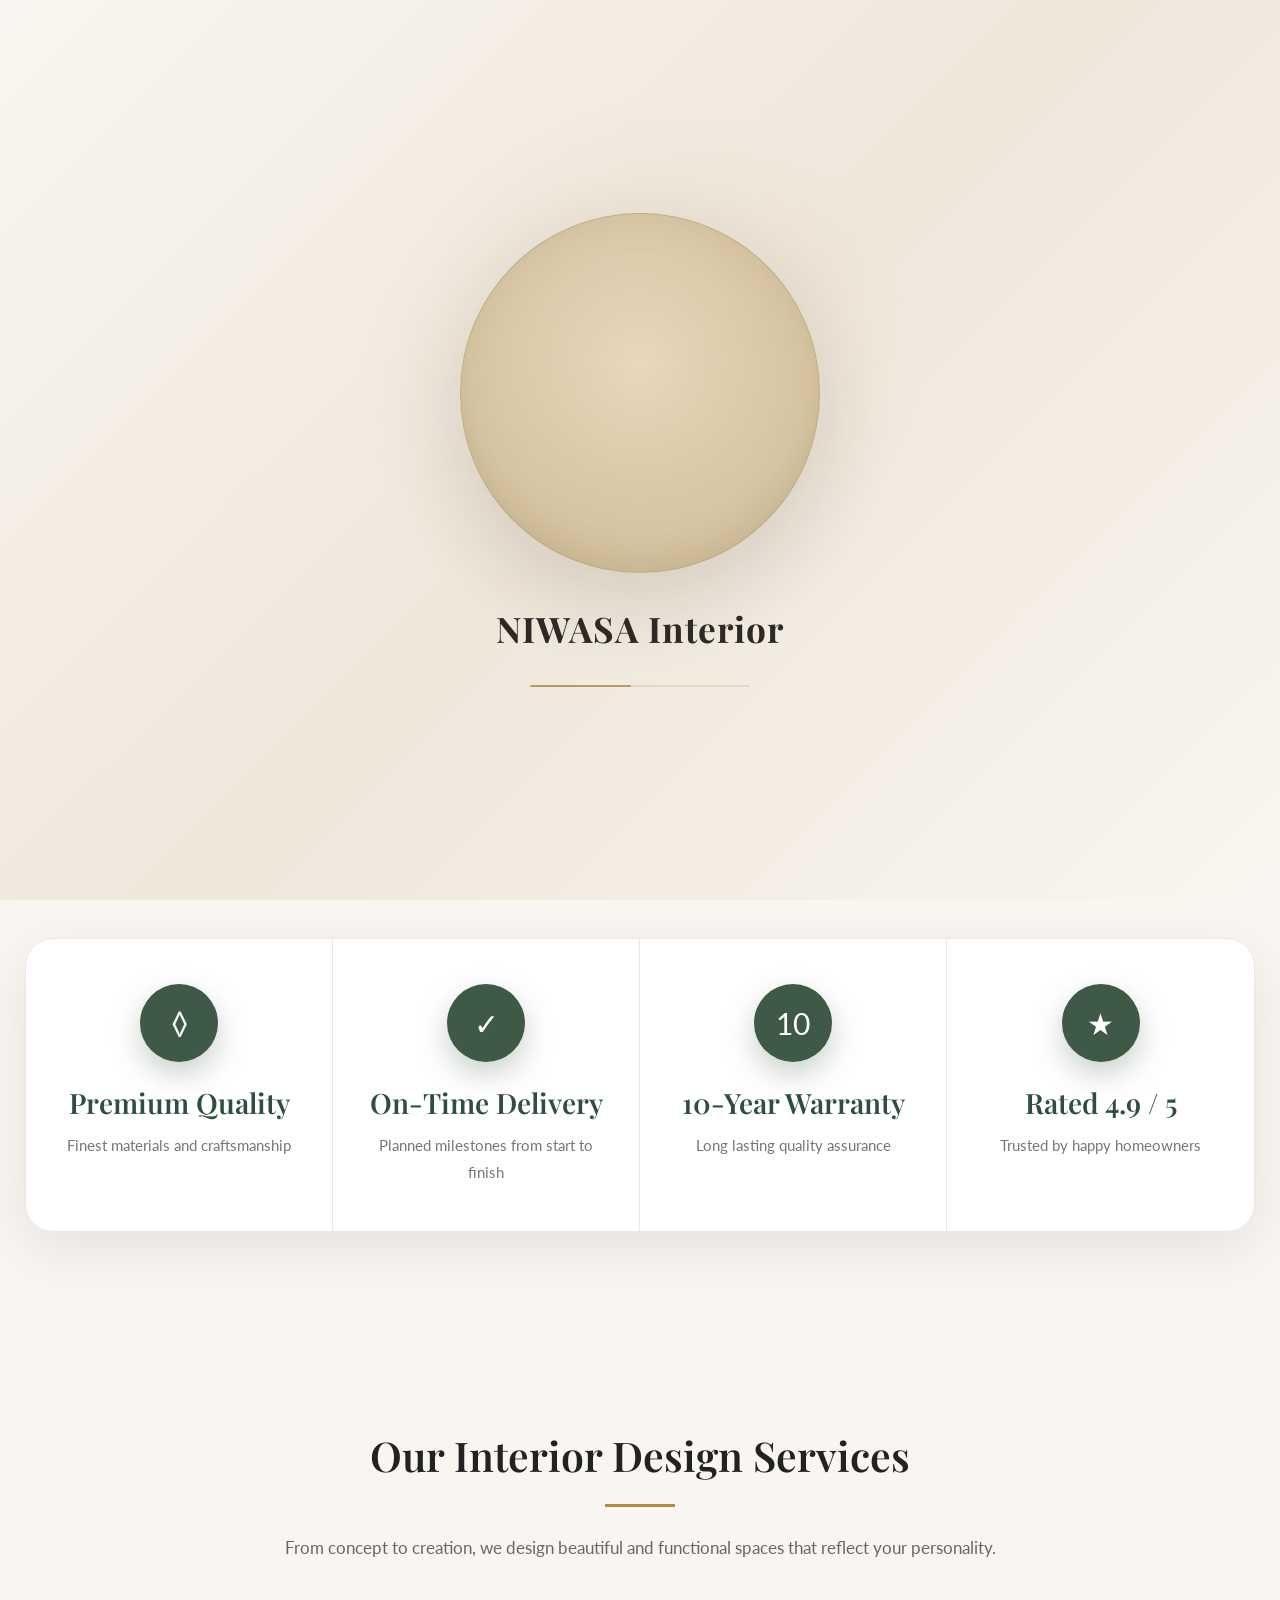
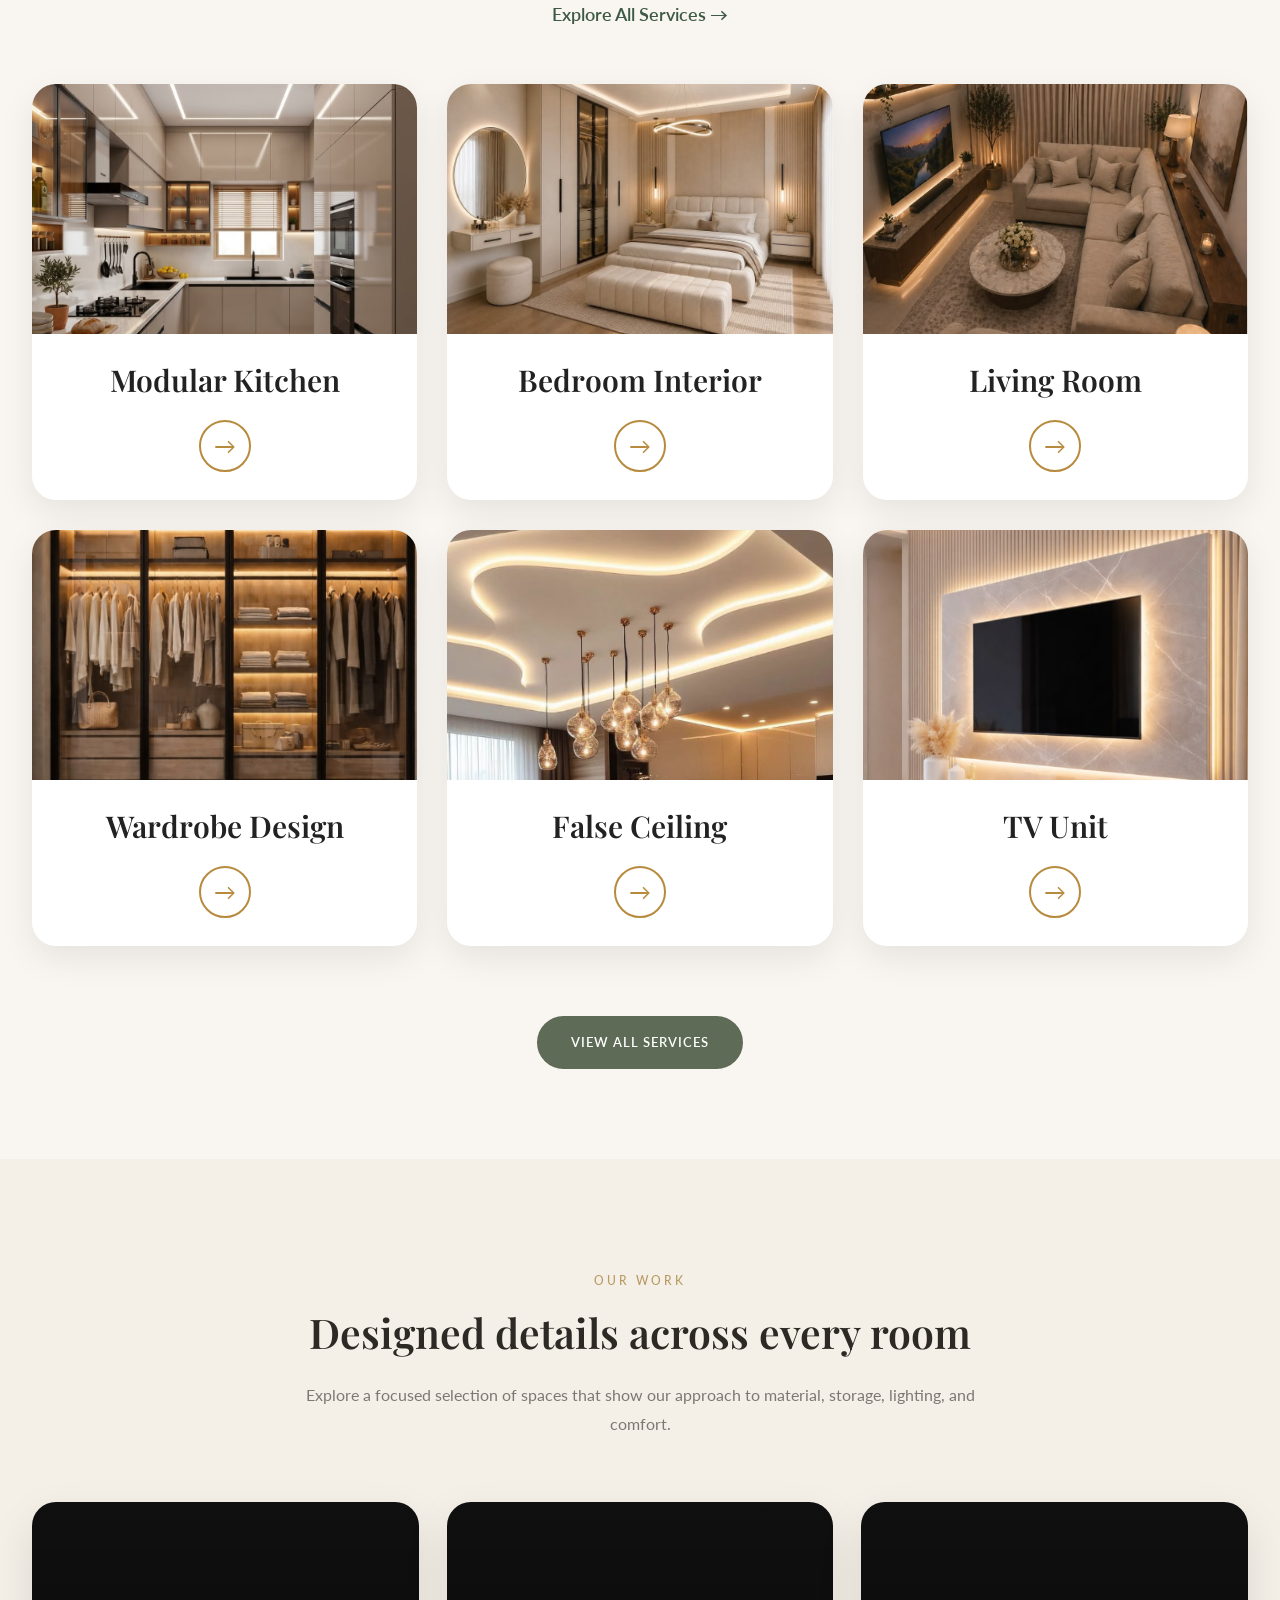
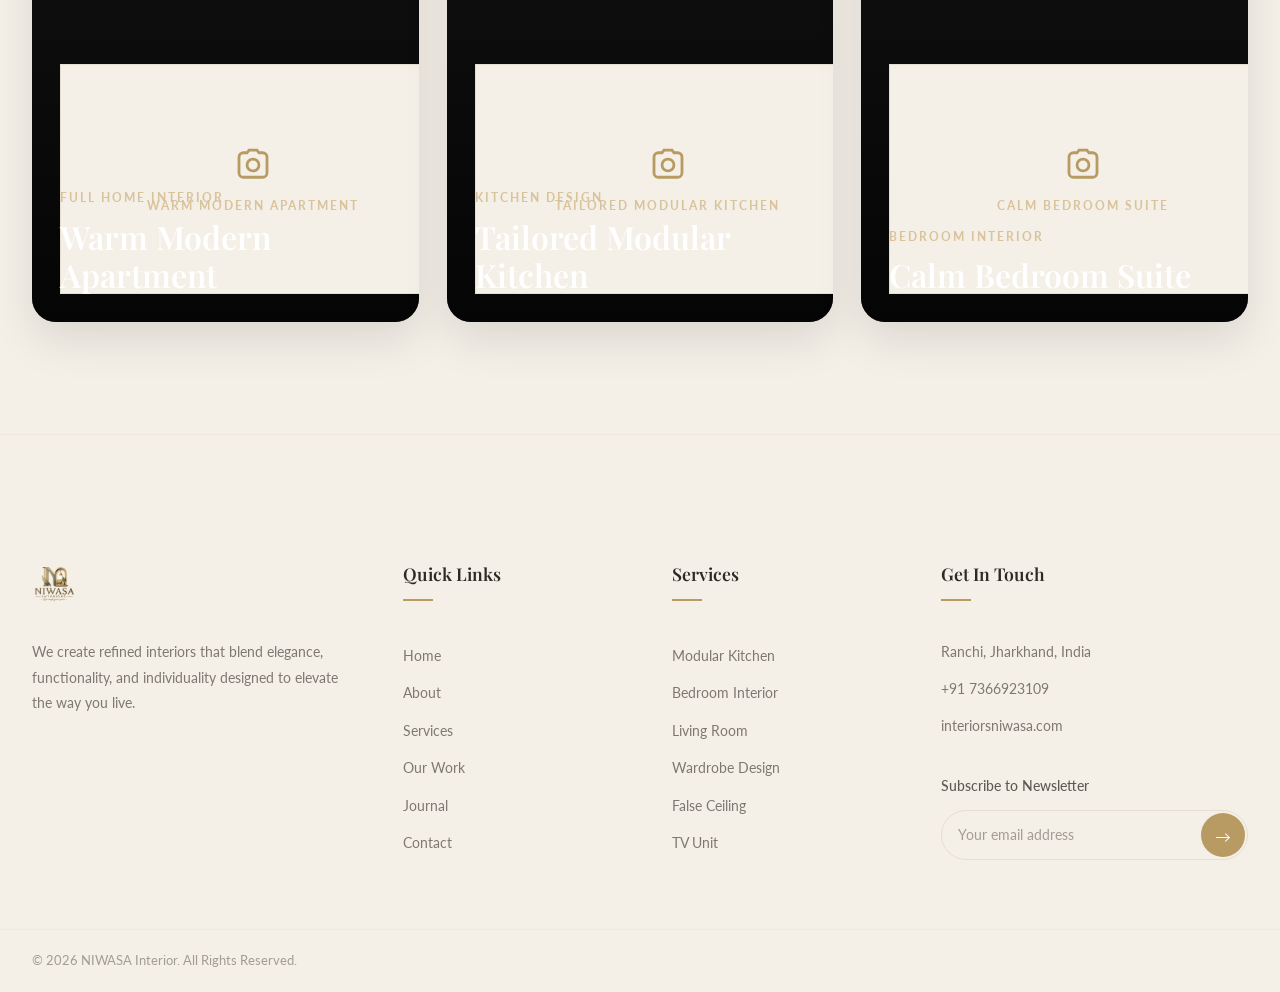
==== commit 349db17d: "niwasa completed" ====
--- a/index.html
+++ b/index.html
@@ -1,77 +1,133 @@
-<!DOCTYPE html>
+<!doctype html>
 <html lang="en">
-<head>
-  <meta charset="UTF-8">
-  <meta name="viewport" content="width=device-width, initial-scale=1.0">
-  <title>NIWASA Interior | Premium Interior Design Studio</title>
-  <meta name="description" content="Premium interior design studio crafting timeless homes with elegance, functionality, and individuality.">
-  <link rel="preconnect" href="https://fonts.googleapis.com">
-  <link rel="preconnect" href="https://fonts.gstatic.com" crossorigin>
-  <link href="https://fonts.googleapis.com/css2?family=Playfair+Display:wght@400;500;600;700&family=Lato:wght@300;400;700;900&display=swap" rel="stylesheet">
-  <link rel="stylesheet" href="static/css/core/site.css">
-  <link rel="stylesheet" href="static/css/pages/home.css">
-</head>
-<body>
-  <main class="main-content">
-    <section class="hero-slider">
-      <div class="slider">
-        <div class="slide active"><img src="static/images/hero/hero1.jpg.png" alt="Luxury modular kitchen"></div>
-        <div class="slide"><img src="static/images/hero/hero2.jpg" alt="Luxury bedroom"></div>
-        <div class="slide"><img src="static/images/hero/hero3.jpg" alt="Luxury living room"></div>
-        <div class="slide"><img src="static/images/hero/hero4.jpg" alt="Luxury wardrobe"></div>
-        <div class="slide"><img src="static/images/hero/hero5.jpg" alt="Luxury dining room"></div>
-        <div class="hero-overlay"></div>
-        <div class="home-hero-content">
-          <div class="home-hero-card">
-            <h1>We Craft <br><span>Your Space</span></h1>
-            <p>Beautiful design. Thoughtful planning. Timeless interiors created around the way you live.</p>
-            <div class="home-hero-buttons">
-              <a href="contact.html#consultation" class="btn btn-primary">Book Free Consultation</a>
-              <a href="our-work.html" class="btn btn-outline">View Our Work</a>
+  <head>
+    <meta charset="UTF-8" />
+    <meta name="viewport" content="width=device-width, initial-scale=1.0" />
+    <title>NIWASA Interior | Premium Interior Design Studio</title>
+    <meta
+      name="description"
+      content="Premium interior design studio crafting timeless homes with elegance, functionality, and individuality."
+    />
+    <link rel="preconnect" href="https://fonts.googleapis.com" />
+    <link rel="preconnect" href="https://fonts.gstatic.com" crossorigin />
+    <link
+      href="https://fonts.googleapis.com/css2?family=Playfair+Display:wght@400;500;600;700&family=Lato:wght@300;400;700;900&display=swap"
+      rel="stylesheet"
+    />
+    <link rel="stylesheet" href="static/css/core/site.css" />
+    <link rel="stylesheet" href="static/css/pages/home.css" />
+  </head>
+  <body>
+    <main class="main-content">
+      <section class="hero-slider">
+        <div class="slider">
+          <div class="slide active">
+            <img
+              src="static/images/hero/hero1.jpg.png"
+              alt="Luxury modular kitchen"
+            />
+          </div>
+          <div class="slide">
+            <img src="static/images/hero/hero2.jpg" alt="Luxury bedroom" />
+          </div>
+          <div class="slide">
+            <img src="static/images/hero/hero3.jpg" alt="Luxury living room" />
+          </div>
+          <div class="slide">
+            <img src="static/images/hero/hero4.jpg" alt="Luxury wardrobe" />
+          </div>
+          <div class="slide">
+            <img src="static/images/hero/hero5.jpg" alt="Luxury dining room" />
+          </div>
+          <div class="hero-overlay"></div>
+          <div class="home-hero-content">
+            <div class="home-hero-card">
+              <h1>We Craft <br /><span>Your Space</span></h1>
+              <p>
+                Beautiful design. Thoughtful planning. Timeless interiors
+                created around the way you live.
+              </p>
+              <div class="home-hero-buttons">
+                <a href="contact.html#consultation" class="btn btn-primary"
+                  >Book Free Consultation</a
+                >
+                <a href="our-work.html" class="btn btn-outline"
+                  >View Our Work</a
+                >
+              </div>
             </div>
           </div>
+          <div class="hero-gradient"></div>
+          <div class="slider-dots">
+            <span class="dot active"></span><span class="dot"></span
+            ><span class="dot"></span><span class="dot"></span
+            ><span class="dot"></span>
+          </div>
         </div>
-        <div class="hero-gradient"></div>
-        <div class="slider-dots"><span class="dot active"></span><span class="dot"></span><span class="dot"></span><span class="dot"></span><span class="dot"></span></div>
-      </div>
-    </section>
+      </section>
 
-    <section class="feature-strip" data-aos="fade-up">
-      <div class="feature-card">
-        <div class="feature-item"><div class="feature-icon">&loz;</div><h3>Premium Quality</h3><p>Finest materials and craftsmanship</p></div>
-        <div class="feature-item"><div class="feature-icon">&#10003;</div><h3>On-Time Delivery</h3><p>Planned milestones from start to finish</p></div>
-        <div class="feature-item"><div class="feature-icon">10</div><h3>10-Year Warranty</h3><p>Long lasting quality assurance</p></div>
-        <div class="feature-item"><div class="feature-icon">&#9733;</div><h3>Rated 4.9 / 5</h3><p>Trusted by happy homeowners</p></div>
-      </div>
-    </section>
+      <section class="feature-strip" data-aos="fade-up">
+        <div class="feature-card">
+          <div class="feature-item">
+            <div class="feature-icon">&loz;</div>
+            <h3>Premium Quality</h3>
+            <p>Finest materials and craftsmanship</p>
+          </div>
+          <div class="feature-item">
+            <div class="feature-icon">&#10003;</div>
+            <h3>On-Time Delivery</h3>
+            <p>Planned milestones from start to finish</p>
+          </div>
+          <div class="feature-item">
+            <div class="feature-icon">10</div>
+            <h3>10-Year Warranty</h3>
+            <p>Long lasting quality assurance</p>
+          </div>
+          <div class="feature-item">
+            <div class="feature-icon">&#9733;</div>
+            <h3>Rated 4.9 / 5</h3>
+            <p>Trusted by happy homeowners</p>
+          </div>
+        </div>
+      </section>
 
-    <section id="services" class="services-section" data-aos="fade-up">
-      <div class="container services-container">
-        <div class="services-left">
-          <h2>Our Interior Design Services</h2>
-          <div class="gold-line"></div>
-          <p>From concept to creation, we design beautiful and functional spaces that reflect your personality.</p>
-          <a href="services.html" class="explore-link">Explore All Services &rarr;</a>
+      <section id="services" class="services-section" data-aos="fade-up">
+        <div class="container services-container">
+          <div class="services-left">
+            <h2>Our Interior Design Services</h2>
+            <div class="gold-line"></div>
+            <p>
+              From concept to creation, we design beautiful and functional
+              spaces that reflect your personality.
+            </p>
+            <a href="services.html" class="explore-link"
+              >Explore All Services &rarr;</a
+            >
+          </div>
+          <div class="services-grid" data-home-services></div>
         </div>
-        <div class="services-grid" data-home-services></div>
-      </div>
-      <div class="services-button"><a href="services.html" class="btn btn-primary">View All Services</a></div>
-    </section>
+        <div class="services-button">
+          <a href="services.html" class="btn btn-primary">View All Services</a>
+        </div>
+      </section>
 
-    <section class="home-work section" data-aos="fade-up">
-      <div class="container">
-        <div class="section-header">
-          <span class="section-label">OUR WORK</span>
-          <h2 class="section-title">Designed details across every room</h2>
-          <p class="section-subtitle">Explore a focused selection of spaces that show our approach to material, storage, lighting, and comfort.</p>
+      <section class="home-work section" data-aos="fade-up">
+        <div class="container">
+          <div class="section-header">
+            <span class="section-label">OUR WORK</span>
+            <h2 class="section-title">Designed details across every room</h2>
+            <p class="section-subtitle">
+              Explore a focused selection of spaces that show our approach to
+              material, storage, lighting, and comfort.
+            </p>
+          </div>
+          <div class="work-preview-grid" data-work-preview></div>
         </div>
-        <div class="work-preview-grid" data-work-preview></div>
-      </div>
-    </section>
-  </main>
-  <script src="static/js/core/site-data.js" defer></script>
-  <script src="static/js/core/layout.js" defer></script>
-  <script src="static/js/core/main.js" defer></script>
-  <script src="static/js/pages/home.js" defer></script>
-</body>
+      </section>
+    </main>
+    <script src="static/js/core/site-data.js" defer></script>
+    <script src="static/js/core/layout.js" defer></script>
+    <script src="static/js/core/main.js" defer></script>
+    <script src="static/js/pages/home.js" defer></script>
+  </body>
 </html>
--- a/static/css/core/site.css
+++ b/static/css/core/site.css
@@ -231,6 +231,33 @@
     display: block;
 }
 
+.image-fallback {
+    width: 100%;
+    min-height: 230px;
+    display: flex;
+    flex-direction: column;
+    align-items: center;
+    justify-content: center;
+    gap: 12px;
+    padding: 24px;
+    background: var(--bg-secondary);
+    border: 1px solid var(--border-light);
+    color: var(--text-tertiary);
+    text-align: center;
+}
+
+.image-fallback svg {
+    width: 42px;
+    height: 42px;
+    color: var(--gold);
+}
+
+.image-fallback span {
+    color: var(--text-secondary);
+    font-weight: 700;
+    line-height: 1.35;
+}
+
 ul, ol {
     list-style: none;
 }
@@ -347,18 +374,95 @@
 /* ============================================================
    PRELOADER
    ============================================================ */
+.splash-screen {
+    position: fixed;
+    inset: 0;
+    width: 100%;
+    height: 100svh;
+    background:
+        radial-gradient(circle at 50% 42%, rgba(183, 155, 99, .16), transparent 34%),
+        linear-gradient(135deg, #f9f6f1 0%, #efe7da 50%, #f9f6f1 100%);
+    display: flex;
+    align-items: center;
+    justify-content: center;
+    z-index: var(--z-preloader);
+    transition: opacity .75s ease, visibility .75s ease;
+}
+
+.splash-screen.hidden {
+    opacity: 0;
+    visibility: hidden;
+    pointer-events: none;
+}
+
+.splash-inner {
+    text-align: center;
+    width: min(88vw, 520px);
+    display: grid;
+    justify-items: center;
+    gap: 26px;
+}
+
+.splash-video-frame {
+    width: min(74vw, 360px);
+    aspect-ratio: 1 / 1;
+    display: flex;
+    align-items: center;
+    justify-content: center;
+    border-radius: 50%;
+    background:
+        radial-gradient(circle at 50% 42%, rgba(232, 216, 187, .95), rgba(183, 155, 99, .42) 62%, rgba(155, 130, 76, .62) 100%);
+    border: 1px solid rgba(183, 155, 99, .55);
+    box-shadow:
+        0 28px 80px rgba(45, 42, 38, .12),
+        inset 0 0 34px rgba(183, 155, 99, .25);
+    overflow: hidden;
+    animation: splashFloat 2.6s ease-in-out infinite;
+}
+
+.splash-video {
+    width: 98%;
+    height: 98%;
+    object-fit: cover;
+    display: block;
+}
+
+.splash-brand {
+    color: var(--text-primary);
+    font-family: var(--font-heading);
+    font-size: clamp(1.4rem, 4vw, 2.2rem);
+    font-weight: 700;
+    letter-spacing: 1px;
+}
+
+.splash-line {
+    width: min(220px, 48vw);
+    height: 2px;
+    border-radius: 999px;
+    background: rgba(183, 155, 99, .22);
+    overflow: hidden;
+}
+
+.splash-line span {
+    display: block;
+    width: 46%;
+    height: 100%;
+    border-radius: inherit;
+    background: var(--gold);
+    animation: splashLine 1.25s ease-in-out infinite;
+}
+
 .preloader {
     position: fixed;
-    top: 0;
-    left: 0;
+    inset: 0;
     width: 100%;
     height: 100%;
     background: var(--bg-primary);
     display: flex;
     align-items: center;
     justify-content: center;
-    z-index: var(--z-preloader);
-    transition: opacity 0.6s ease, visibility 0.6s ease;
+    z-index: calc(var(--z-preloader) - 1);
+    transition: opacity .6s ease, visibility .6s ease;
 }
 
 .preloader.hidden {
@@ -399,13 +503,22 @@
 
 @keyframes preloaderPulse {
     0%, 100% { opacity: 1; transform: scale(1); }
-    50% { opacity: 0.7; transform: scale(0.97); }
-}
-
-@keyframes preloaderBar {
-    0% { width: 0; margin-left: 0; }
-    50% { width: 70%; margin-left: 15%; }
-    100% { width: 0; margin-left: 100%; }
+    50% { opacity: .7; transform: scale(.97); }
+}
+
+@keyframes preloaderSpin {
+    to { transform: rotate(360deg); }
+}
+
+@keyframes splashFloat {
+    0%, 100% { transform: translateY(0) scale(1); }
+    50% { transform: translateY(-8px) scale(1.015); }
+}
+
+@keyframes splashLine {
+    0% { transform: translateX(-110%); }
+    55% { transform: translateX(70%); }
+    100% { transform: translateX(230%); }
 }
 
 
@@ -555,10 +668,6 @@
     z-index: 999;
 }
 
-@keyframes preloaderSpin {
-    to { transform: rotate(360deg); }
-}
-
 .nav-dropdown:hover .dropdown-menu {
     opacity: 1;
     visibility: visible;
@@ -1179,18 +1288,6 @@
 
 .floating-btn:hover {
     transform: scale(1.1);
-}
-
-/* WhatsApp */
-.whatsapp-btn {
-    background: #25D366;
-    color: #fff;
-    animation: floatingPulse 3s ease-in-out infinite;
-}
-
-.whatsapp-btn:hover {
-    background: #22c55e;
-    box-shadow: 0 4px 20px rgba(37, 211, 102, 0.4);
 }
 
 /* Tooltip */
@@ -2899,7 +2996,4 @@
         padding: 126px 0 56px;
     }
 
-    .preloader-logo img {
-        height: 52px;
-    }
-}
+}
